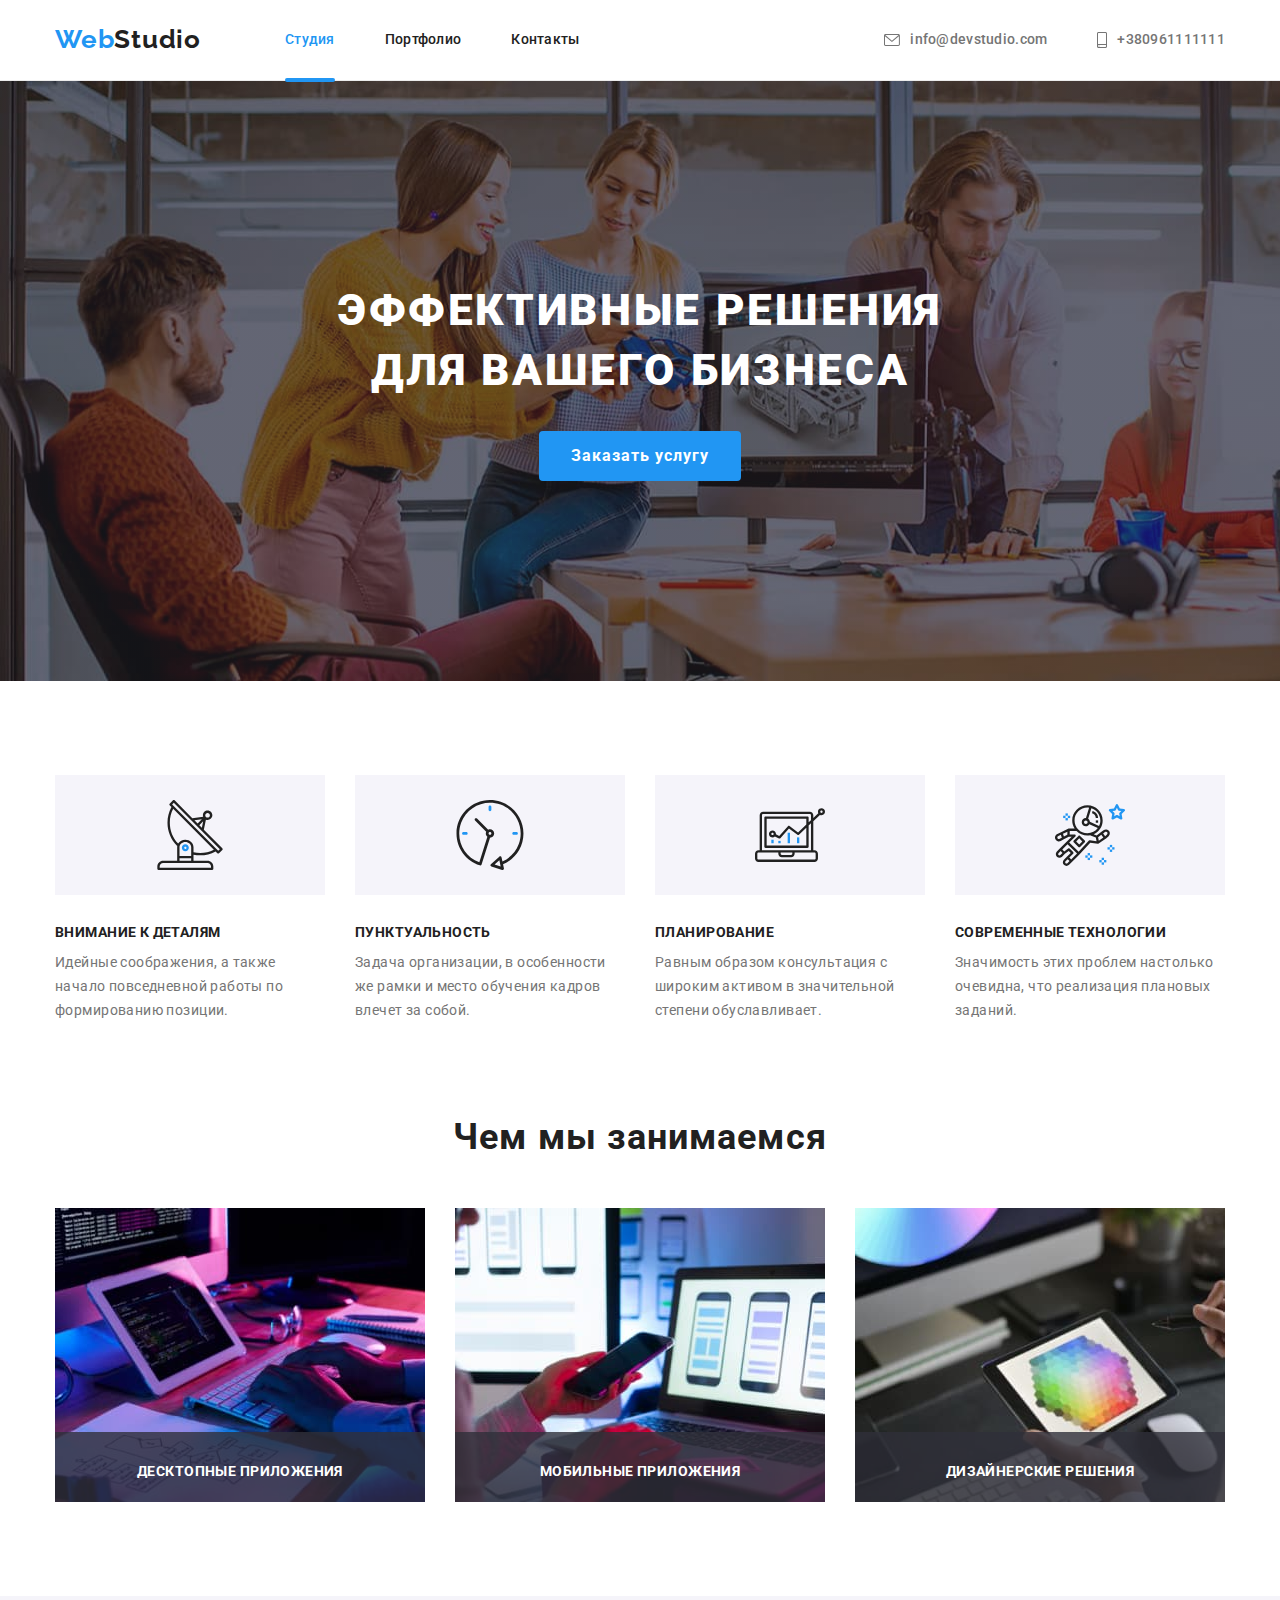
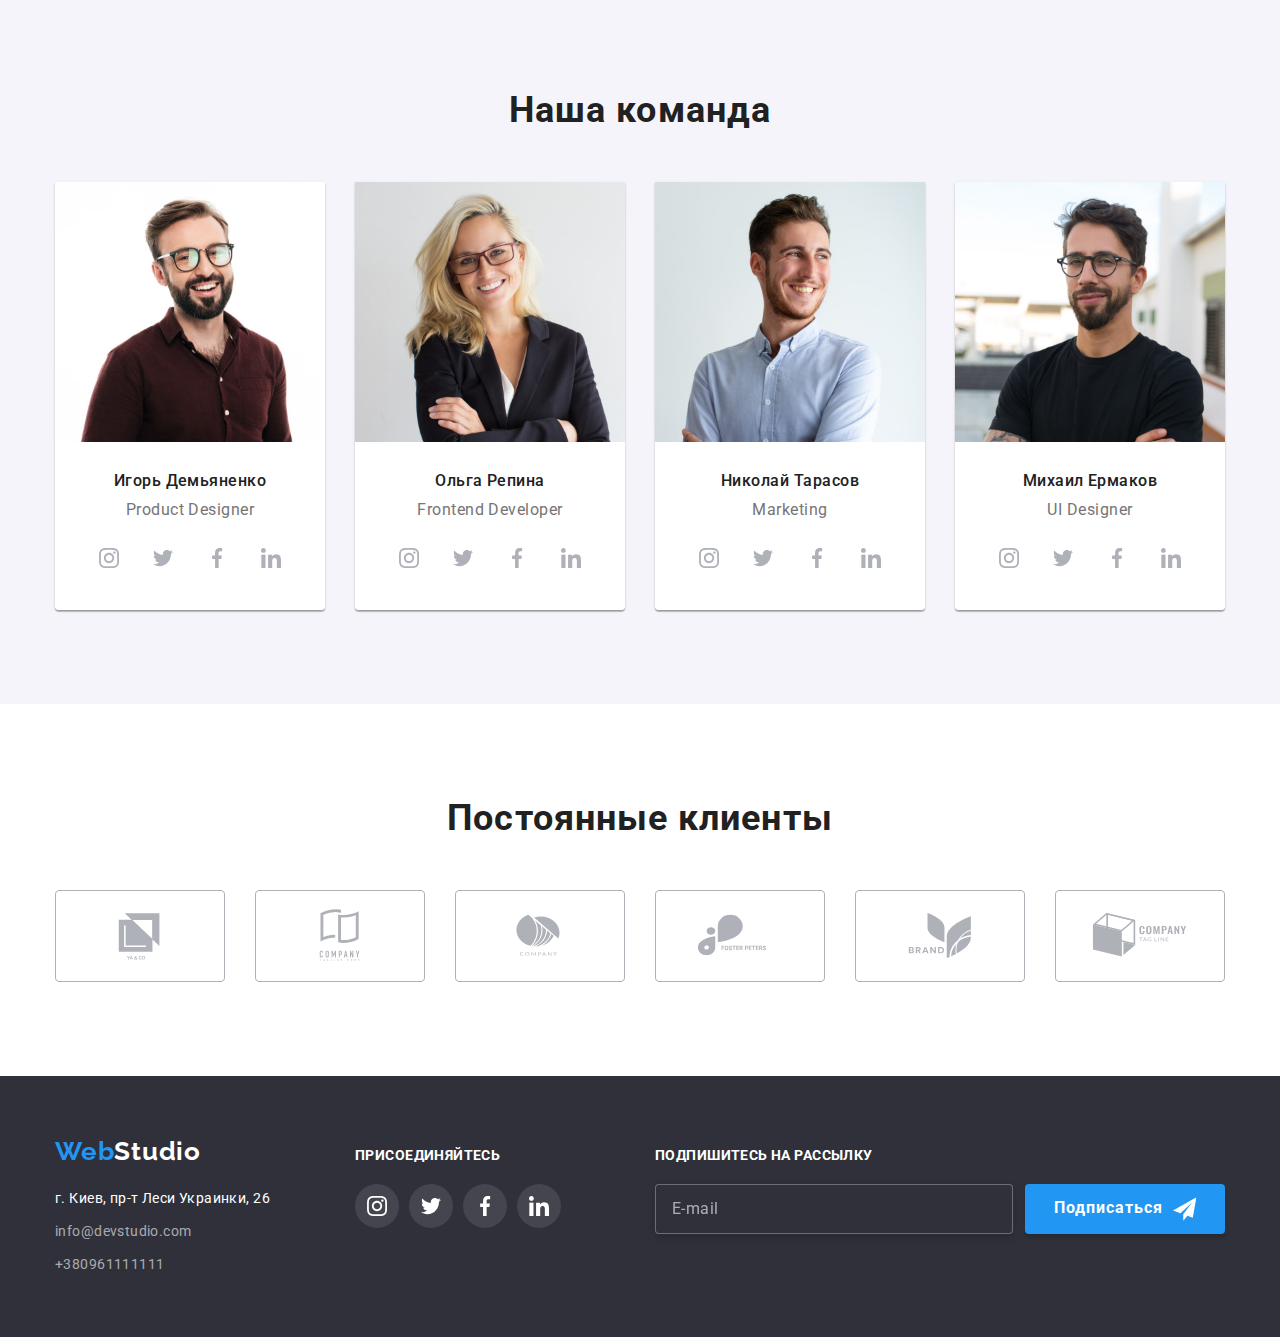
==== index.html @ d1df0016 "7" ====
<!DOCTYPE html>
<html lang="ru">
<head>
  <meta charset="UTF-8" />
  <meta http-equiv="X-UA-Compatible" content="IE=edge" />
  <meta name="viewport" content="width=device-width, initial-scale=1.0" />
  <title>WebStudio</title>
  <link rel="preconnect" href="https://fonts.googleapis.com" />
  <link rel="preconnect" href="https://fonts.gstatic.com" crossorigin />
  <link href="https://fonts.googleapis.com/css2?family=Raleway:wght@700&family=Roboto:wght@400;500;700;900&display=swap"
    rel="stylesheet" />
  <link rel="stylesheet" href="https://cdnjs.cloudflare.com/ajax/libs/modern-normalize/1.1.0/modern-normalize.css"
    integrity="sha512-Y0MM+V6ymRKN2zStTqzQ227DWhhp4Mzdo6gnlRnuaNCbc+YN/ZH0sBCLTM4M0oSy9c9VKiCvd4Jk44aCLrNS5Q=="
    crossorigin="anonymous" />
  <link rel="stylesheet" href="./css/style.css" />
  </head>
<body>
  <header class="header">
    <div class="container header__container">
      <nav class="navigation">
        <a href="index.html" class="logo header__logo">
          <span class="logo__style">Web</span><span class="logo__item">Studio</span></a>
        <ul class="site-nav">
          <li><a href="/" class="link current">Студия</a></li>
          <li><a href="./portfolio.html" class="link">Портфолио</a></li>
          <li><a href="/" class="link">Контакты</a></li>
        </ul> 
      </nav>
      <ul class="contakt">
        <li>
          <a href="mailto:info@devstudio.com" class="list"><svg class="icon-mail" width="16" height="12">
              <use href="./icons/symbol-defs.svg#icon-envelope"></use>
            </svg>info@devstudio.com</a>
        </li>
        <li>
          <a href="tel:+380961111111" class="list"><svg class="icon-tel" width="10" height="16">
              <use href="./icons/symbol-defs.svg#icon-smartphone"></use>
            </svg>+380961111111</a>
        </li>
      </ul>
    </div>
  </header>
  <main>
    <section class="hero">
      <div class="container">
        <h1 class="hero-title">ЭФФЕКТИВНЫЕ РЕШЕНИЯ ДЛЯ ВАШЕГО БИЗНЕСА</h1>
        <button type="button" class="btn" data-open-modal>Заказать услугу</button>
      </div>
    </section>
    <section class="sections details">
      <div class="container">
        <h2 hidden>Особенности</h2>
        <ul class="holder">
          <li class="icon-item">
            <div class="holder-icon">
              <svg class="details-icon" width="70" height="70">
                <use href="./icons/symbol-defs.svg#icon-antenna1"></use>
              </svg>
            </div>
            <h3 class="details-title">Внимание к деталям</h3>
            Идейные соображения, а также начало повседневной работы по формированию позиции.
          </li>
          <li class="icon-item">
            <div class="holder-icon">
              <svg class="details-icon" width="70" height="70">
                <use href="./icons/symbol-defs.svg#icon-clock1"></use>
              </svg>
            </div>
            <h3 class="details-title">Пунктуальность</h3>
            Задача организации, в особенности же рамки и место обучения кадров влечет за собой.
          </li>
          <li class="icon-item">
            <div class="holder-icon">
              <svg class="details-icon" width="70" height="70">
                <use href="./icons/symbol-defs.svg#icon-diagram1"></use>
              </svg>
            </div>
            <h3 class="details-title">Планирование</h3>
            Равным образом консультация с широким активом в значительной степени обуславливает.
          </li>
          <li class="icon-item">
            <div class="holder-icon">
              <svg class="details-icon" width="70" height="70">
                <use href="./icons/symbol-defs.svg#icon-astronaut1"></use>
              </svg>
            </div>
            <h3 class="details-title">Современные технологии</h3>
            Значимость этих проблем настолько очевидна, что реализация плановых заданий.
          </li>
        </ul>
      </div>
    </section>
    <section class="sections about">
      <div class="container">
        <h2 class="about-title">Чем мы занимаемся</h2>
        <ul class="about-item">
          <li class="about-img">
            <div class="about-thumb">
              <img src="./images/img1.jpg" alt="Разработка ПО" width="370" height="294" />
              <p class="about-text">Десктопные приложения</p>
            </div>
          </li>
          <li class="about-img">
            <div class="about-thumb">
              <img src="./images/img2.jpg" alt="Поддержка мобильных приложений" width="370" height="294" />
              <p class="about-text">Мобильные приложения</p>
            </div>
          </li>
          <li class="about-img">
            <div class="about-thumb">
              <img src="./images/img3.jpg" alt="Дизайн" width="370" height="294" />
              <p class="about-text">Дизайнерские решения</p>
            </div>
          </li>
        </ul>
      </div>
    </section>
    <section class="sections team">
      <div class="container team-cont">
        <h2 class="team-title">Наша команда</h2>
        <ul class="team-item">
          <li class="team-master">
            <img src="./images/foto1.jpg" alt="Игорь Демьяненко" width="270" height="260" />
            <div class="border">
              <h3 class="team-person">Игорь Демьяненко</h3>
              <p lang="en">Product Designer</p>
              <ul class="masters-soc-list list">
                <li class="masters-soc-item">
                  <a href="" class="masters-soc-link">
                    <svg class="masters-soc-icon" width="20" height="20">
                      <use href="./icons/symbol-defs.svg#icon-instagram"></use>
                    </svg></a>
                </li>
                <li class="masters-soc-item">
                  <a href="" class="masters-soc-link">
                    <svg class="masters-soc-icon" width="20" height="20">
                      <use href="./icons/symbol-defs.svg#icon-twitter"></use>
                    </svg></a>
                </li>
                <li class="masters-soc-item">
                  <a href="" class="masters-soc-link">
                    <svg class="masters-soc-icon" width="20" height="20">
                      <use href="./icons/symbol-defs.svg#icon-facebook"></use>
                    </svg></a>
                </li>
                <li class="masters-soc-item">
                  <a href="" class="masters-soc-link">
                    <svg class="masters-soc-icon" width="20" height="20">
                      <use href="./icons/symbol-defs.svg#icon-linkedin"></use>
                    </svg></a>
                </li>
              </ul>
            </div>
          </li>
          <li class="team-master">
            <img src="./images/foto2.jpg" alt="Ольга Репина" width="270" height="260" />
            <div class="border">
              <h3 class="team-person">Ольга Репина</h3>
              <p lang="en">Frontend Developer</p>
              <ul class="masters-soc-list list">
                <li class="masters-soc-item">
                  <a href="./" class="masters-soc-link">
                    <svg class="masters-soc-icon" width="20" height="20">
                      <use href="./icons/symbol-defs.svg#icon-instagram"></use>
                    </svg></a>
                </li>
                <li class="masters-soc-item">
                  <a href="./" class="masters-soc-link">
                    <svg class="masters-soc-icon" width="20" height="20">
                      <use href="./icons/symbol-defs.svg#icon-twitter"></use>
                    </svg></a>
                </li>
                <li class="masters-soc-item">
                  <a href="./" class="masters-soc-link">
                    <svg class="masters-soc-icon" width="20" height="20">
                      <use href="./icons/symbol-defs.svg#icon-facebook"></use>
                    </svg></a>
                </li>
                <li class="masters-soc-item">
                  <a href="./" class="masters-soc-link">
                    <svg class="masters-soc-icon" width="20" height="20">
                      <use href="./icons/symbol-defs.svg#icon-linkedin"></use>
                    </svg></a>
                </li>
              </ul>
            </div>
          </li>
          <li class="team-master">
            <img src="./images/foto3.jpg" alt="Николай Тарасов" width="270" height="260" />
            <div class="border">
              <h3 class="team-person">Николай Тарасов</h3>
              <p lang="en">Marketing</p>
              <ul class="masters-soc-list list">
                <li class="masters-soc-item">
                  <a href="./" class="masters-soc-link">
                    <svg class="masters-soc-icon" width="20" height="20">
                      <use href="./icons/symbol-defs.svg#icon-instagram"></use>
                    </svg></a>
                </li>
                <li class="masters-soc-item">
                  <a href="./" class="masters-soc-link">
                    <svg class="masters-soc-icon" width="20" height="20">
                      <use href="./icons/symbol-defs.svg#icon-twitter"></use>
                    </svg></a>
                </li>
                <li class="masters-soc-item">
                  <a href="./" class="masters-soc-link">
                    <svg class="masters-soc-icon" width="20" height="20">
                      <use href="./icons/symbol-defs.svg#icon-facebook"></use>
                    </svg></a>
                </li>
                <li class="masters-soc-item">
                  <a href="./" class="masters-soc-link">
                    <svg class="masters-soc-icon" width="20" height="20">
                      <use href="./icons/symbol-defs.svg#icon-linkedin"></use>
                    </svg></a>
                </li>
              </ul>
            </div>
          </li>
          <li class="team-master">
            <img src="./images/foto4.jpg" alt="Михаил Ермаков" width="270" height="260" />
            <div class="border">
              <h3 class="team-person">Михаил Ермаков</h3>
              <p lang="en">UI Designer</p>
              <ul class="masters-soc-list list">
                <li class="masters-soc-item">
                  <a href="./" class="masters-soc-link">
                    <svg class="masters-soc-icon" width="20" height="20">
                      <use href="./icons/symbol-defs.svg#icon-instagram"></use>
                    </svg></a>
                </li>
                <li class="masters-soc-item">
                  <a href="./" class="masters-soc-link">
                    <svg class="masters-soc-icon" width="20" height="20">
                      <use href="./icons/symbol-defs.svg#icon-twitter"></use>
                    </svg></a>
                </li>
                <li class="masters-soc-item">
                  <a href="./" class="masters-soc-link">
                    <svg class="masters-soc-icon" width="20" height="20">
                      <use href="./icons/symbol-defs.svg#icon-facebook"></use>
                    </svg></a>
                </li>
                <li class="masters-soc-item">
                  <a href="./" class="masters-soc-link">
                    <svg class="masters-soc-icon" width="20" height="20">
                      <use href="./icons/symbol-defs.svg#icon-linkedin"></use>
                    </svg></a>
                </li>
              </ul>
            </div>
          </li>
        </ul>
      </div>
    </section>
    <section class="sections clients">
      <div class="container">
        <h2 class="clients-title">Постоянные клиенты</h2>
        <ul class="clients-item">
          <li class="client-item-list">
            <a href="" class="clients-style"><svg class="client-item-icon" width="106" height="60">
                <use href="./icons/symbol-defs.svg#icon-Logo1"></use>
              </svg></a>
          </li>
          <li class="client-item-list">
            <a href="" class="clients-style"><svg class="client-item-icon" width="106" height="60">
                <use href="./icons/symbol-defs.svg#icon-Logo2"></use>
              </svg></a>
          </li>
          <li class="client-item-list">
            <a href="" class="clients-style"><svg class="client-item-icon" width="106" height="60">
                <use href="./icons/symbol-defs.svg#icon-Logo3"></use>
              </svg></a>
          </li>
          <li class="client-item-list">
            <a href="" class="clients-style"><svg class="client-item-icon" width="106" height="60">
                <use href="./icons/symbol-defs.svg#icon-Logo4"></use>
              </svg></a>
          </li>
          <li class="client-item-list">
            <a href="" class="clients-style"><svg class="client-item-icon" width="106" height="60">
                <use href="./icons/symbol-defs.svg#icon-Logo5"></use>
              </svg></a>
          </li>
          <li class="client-item-list">
            <a href="" class="clients-style"><svg class="client-item-icon" width="106" height="60">
                <use href="./icons/symbol-defs.svg#icon-Logo6"></use>
              </svg></a>
          </li>
        </ul>
      </div>
    </section>
  </main>
  <footer class="footer">
    <div class="container footer-cont">
      <div class="bg">
        <a href="index.html" class="logo footer__logo">
          <span class="logo__style">Web</span><span class="logo__itemfoot">Studio</span></a>
        <address class="footer-adres">
          <ul>
            <li><a href="" target="_blank" class="foot">г. Киев, пр-т Леси Украинки, 26</a></li>
            <li><a href="mailto:info@devstudio.com" class="mail">info@devstudio.com</a></li>
            <li><a href="tel:+380961111111" class="tel">+380961111111</a></li>
          </ul>
        </address>
      </div>
      <div class="social">
        <p class="social-text">Присоединяйтесь</p>
        <ul class="social-link">
          <li class="social-link-list">
            <a href="" class="soc-link-icon"><svg class="social-icon" width="20" height="20">
                <use href="./icons/symbol-defs.svg#icon-instagram"></use>
              </svg></a>
          </li>
          <li class="social-link-list">
            <a href="" class="soc-link-icon"><svg class="social-icon" width="20" height="20">
                <use href="./icons/symbol-defs.svg#icon-twitter"></use>
              </svg></a>
          </li>
          <li class="social-link-list">
            <a href="" class="soc-link-icon"><svg class="social-icon" width="20" height="20">
                <use href="./icons/symbol-defs.svg#icon-facebook"></use>
              </svg></a>
          </li>
          <li class="social-link-list">
            <a href="" class="soc-link-icon"><svg class="social-icon" width="20" height="20">
                <use href="./icons/symbol-defs.svg#icon-linkedin"></use>
              </svg></a>
          </li>
        </ul>
      </div>
      <div class="active">
        <p class="social-text">Подпишитесь на рассылку</p>
        <form class="active-thumb">
          <input type="email" class="input-footer" name="email" placeholder="E-mail" autocomplete="on">
          <button type="submit" class="btn-footer">
            <span>Подписаться</span>
            <svg>
              <use href="./icons/symbol-defs.svg#icon-send">
              </use>
            </svg></button>
          </form>
      </div>
    </div>
  </footer>
  <!----------------MODAL-WINDOW------------------>
    <div class="backdrop is-hidden" data-backdrop>
      <div class="modal">
        <button class="backdrop-button" data-close-modal>
            <svg class="backdrop-icon">
              <use href="./icons/symbol-defs.svg#close-icon" width="18" height="18"></use>
            </svg>
        </button>
         <form class="modal-form">
          <p class="modal-title">Оставьте свои данные, мы вам перезвоним</p>
          <label class="form-field">
            <span class="label">Имя</span>
            <input type="text" class="form-input" name="name" autocomplete="off">
            <svg class="form-icon">
              <use href="./icons/symbol-defs.svg#icon-person"></use>
            </svg>
          </label>
          <label class="form-field">
            <span class="label">Телефон</span>
            <input type="tel" class="form-input" name="tel" autocomplete="off">
            <svg class="form-icon">
             <use href="./icons/symbol-defs.svg#icon-phone"></use>
            </svg>
          </label>
          <label class="form-field">
            <span class="label">Почта</span>
            <input type="email" class="form-input" name="email" autocomplete="off">
            <svg class="form-icon">
              <use href="./icons/symbol-defs.svg#icon-email"></use>
            </svg>
          </label>
          <label class="form-field textarea"> 
            <span class="label">Комментарий</span>
            <textarea class="form-input comment" name="comment" placeholder="Введите текст"></textarea>
          </label>
          <label class="form-field checkbox">
            <input type="checkbox" class="form-input visually-hidden" name="accept">
            <span class="checkbox-icon"></span>Соглашаюсь с рассылкой и принимаю<a href="" class="checkbox-link">Условия договора</a>
          </label>
          <button type="submit" class="btn-modal">Отправить</button>
        </form>
      </div>
    </div>
    <script src="./js/modal.js"></script>
  </body>
</html>
---- css/style.css ----
:root {
  --title-text-color: #212121;
  --common-text-color: #757575;
  --accent-color: #2196f3;
  --white-color: #ffffff;
  --main-color: #e5e5e5;
  --home-color: #2f303a;
  --contakt-color: #757575;
  --fon-color: #f5f4fa;
  --icon-color: #AFB1B8;
  --card-set-gap: 30px;
}

body {
  font-size: 14px;
  font-family: 'Roboto', sans-serif;
  color: var(--common-text-color);
  letter-spacing: 0.03em;
  background: var(--white-color);
}
ul {
  list-style: none;
}

/* первая линия */
.header {
  border-bottom: 1px solid #ececec;
    }
.container {
  width: 1200px;
  padding-left: 15px;
  padding-right: 15px;
  margin-left: auto;
  margin-right: auto;
}
.header__container {
  display: flex;
}

/* WebStudio */
.logo {
  font-family: 'Raleway';
  font-style: normal;
  font-weight: 700;
  font-size: 26px;
  line-height: 1.2;
  letter-spacing: 0.03em;
}

.header__logo {
  margin-right: 84px;
  padding-top: 24px;
  padding-bottom: 25px;
}
.logo__style {
  color: var(--accent-color);
}

.logo__item {
  color: var(--title-text-color);
}

.logo__itemfoot {
  color: var(--white-color);
}
.footer__logo {
  margin-right: 84px;
}

a {
  text-decoration: none;
}

.logo:hover {
  color: var(--accent-color);
  transition-duration: 250ms;
  transition-timing-function: cubic-bezier(0.4, 0, 0.2, 1);
}

/*nav*/

.navigation {
  display: flex;
  align-items: center;
}

.navigation a {
  padding-top: 24px;
  padding-bottom: 25px;}

.site-nav,
.contakt {
  display: flex;
  font-style: normal;
  font-weight: 500;
  font-size: 14px;
  line-height: 1.14;
  letter-spacing: 0.02em;
  text-decoration: none;}

.site-nav li:not(:last-child), 
.contakt li:not(:last-child) {
  margin-right: 50px;}

.contakt {
  display: flex;
  align-items: center;
  margin-left: auto;
  padding-top: 32px;
  padding-bottom: 32px;}

.site-nav a.link.current {
  color: var(--accent-color);
  transition: color 250ms;
  transition-timing-function: cubic-bezier(0.4, 0, 0.2, 1);}

.site-nav a.link:hover,
.site-nav a.link:focus {
  color: var(--accent-color);
  transition: color 250ms;
  transition-timing-function: cubic-bezier(0.4, 0, 0.2, 1);}

.site-nav a {
  color: var(--title-text-color);
  padding-top: 32px;
  padding-bottom: 32px;
  align-items: center;}

.site-nav a:hover,
.site-nav a:focus {
  color: var(--accent-color);
  transition: color 250ms;
  transition-timing-function: cubic-bezier(0.4, 0, 0.2, 1);}

.contakt a {
  display: flex;
  color: var(--contakt-color);
  align-items: center;}
.container
.contakt a:hover,
.contakt a:focus {
  color: var(--accent-color);
  transition: color 250ms;
  transition-timing-function: cubic-bezier(0.4, 0, 0.2, 1);
}
.icon-mail, .icon-tel {
  margin-right: 10px;
  fill: currentColor;}

.icon-mail:hover, .icon-tel:hover {
  color: var(--accent-color);
  transition: color 250ms;
  transition-timing-function: cubic-bezier(0.4, 0, 0.2, 1);}

ul {padding: 0;
  margin: 0;}

.list {
  padding: 0px;
  margin: 0;
  list-style: none;
}
.link {
    display: block;
    position: relative;
    transition-property: color;
    transition-duration: 250ms;
    transition-timing-function: cubic-bezier(0.4, 0, 0.2, 1);
}

.current::after {
  content: '';
  display: block;
  height: 4px;
  width: 100%;
  background: #2196f3;
  border-radius: 2px;
  position: absolute;
  bottom: -1.5px;
  opacity: 1;
  transition-property: transform background opacity;
  transition-duration: 250ms;
  transition-timing-function: cubic-bezier(0.4, 0, 0.2, 1);
  transform: scaleX(1);
}
/*.link::after {
  content: '';
  display: block;
  height: 4px;
  width: 100%;
  background: #2196f3;
  border-radius: 2px;
  position: absolute;
  bottom: -1.5px;
  opacity: 0;
  transition-property: transform background opacity;
  transition-duration: 250ms;
  transition-timing-function: cubic-bezier(0.4, 0, 0.2, 1);
  transform: scaleX(0);}
.link:hover::after,
.link:focus::after {
  opacity: 1;
  transform: scaleX(1);}*/

/* Главная */
.hero {
  padding-top: 200px;
  padding-bottom: 200px;
  background: var(--home-color);
  background-image: linear-gradient(rgba(47, 48, 58, 0.4), rgba(47, 48, 58, 0.4)),
      url(../images/Img-home.jpg);
  color: var(--white-color);
  text-align: center;
  background-size: cover;
  max-width: 1600px;
  margin: 0 auto;
}

.hero-title {
  width: 696px;
  margin: 0 auto;
  color: var(--white-color);
  font-weight: 900;
  font-size: 44px;
  line-height: 1.36;
  text-align: center;
  letter-spacing: 0.06em;
  text-transform: uppercase;
}

.hero .btn {
  margin-top: var(--card-set-gap);
  background: var(--accent-color);
  color: var(--white-color);
  font-style: normal;
  font-weight: 700;
  font-size: 16px;
  line-height: 1.88;
  text-align: center;
  letter-spacing: 0.06em;
  padding-left: 32px;
  padding-right: 32px;
  padding-top: 10px;
  padding-bottom: 10px;
  border: none;
  border-radius: 4px;}
  
.btn:hover, .btn:focus {cursor: pointer;}

h1,
h2,
h3,
p {margin: 0;}

/* Особенности */
.sections {
  padding-top: 94px;
  padding-bottom: 94px;}

.details {
  background: var(--white-color);
  font-size: 14px;
  line-height: 1.71;
  letter-spacing: 0.03em;
  padding-bottom: 0;}
/*
 background: var(--white-color);
 font-family: 'Roboto';
 font-style: normal;
 font-weight: 400;
 font-size: 14px;
 line-height: 1.71;
 letter-spacing: 0.03em;
 padding-bottom: 0;*/

.details-title {
   width: 270px;
   height: 16px;
   margin-bottom: 10px;
   color: var(--title-text-color);
   font-weight: 700;
   font-size: 14px;
   line-height: 1.14;
   letter-spacing: 0.03em;
   text-transform: uppercase;
 }
.holder {
  display: flex;
  flex-wrap: wrap;
  }

.holder li {
  width: 270px;
  padding: 0;}

.holder li:not(:last-child) {
  margin-right: var(--card-set-gap);}

/*.holder li::before {
  content: '';
  display: inline-block;
  width: 270px;
  height: 120px;
  background: var(--fon-color);
  margin-bottom: var(--card-set-gap);}
.icon-item:nth-child(1):before {
  content: '';
  background-image: url("../svg/antenna\ 1.svg");
  background-position: center;
  background-size: contain;
  background-repeat: no-repeat;
  display: inline-block;
  padding-top: 25px;
  padding-bottom: 25px;
  padding-left: 102.34px;
  padding-right: 102.34px;}
.icon-item:nth-child(2):before {
  content: '';
  background-image: url("../svg/Vector.svg");
  background-position: center;
  background-size: contain;
  background-repeat: no-repeat;
  display: inline-block;
  padding-top: 25px;
  padding-bottom: 25px;
  padding-left: 101.54px;
  padding-right: 101.534px;}
.icon-item:nth-child(3):before {
  content: '';
  background-image: url("../svg/diagram\ 1.svg");
  background-position: center;
  background-size: contain;
  background-repeat: no-repeat;
  display: inline-block;
  padding-top: 25px;
  padding-bottom: 25px;
  padding-left: 100px;
  padding-right: 100px;}
.icon-item:nth-child(4):before {
  content: '';
  background-image: url("../svg/astronaut\ 1.svg");
  background-position: center;
  background-size: contain;
  background-repeat: no-repeat;
  display: inline-block;
  padding-top: 30.23px;
  padding-bottom: 30.23px;
  padding-left: 115.17px;
  padding-right: 115.17px;}*/

.details-title {
  width: 270px;
  height: 16px;
  margin-bottom: 10px;
  color: var(--title-text-color);
  font-weight: 700;
  font-size: 14px;
  line-height: 1.14;
  letter-spacing: 0.03em;
  text-transform: uppercase;
}
.holder-icon {
  width: 270px;
  height: 120px;
  background: var(--fon-color);
  margin-bottom: var(--card-set-gap);
  display: flex;
  justify-content: center;
  align-items: center;
}

.details-icon {
  display: flex;
  justify-content: center;
  align-items: center;
  background-repeat: no-repeat;
}

/* Чем мы занимаемся */
.about {background: var(--white-color);}

.about-title {
  padding: 0;
  margin-left: auto;
  margin-right: auto;
  margin-bottom: 50px;
  color: var(--title-text-color);
  font-weight: 700;
  font-size: 36px;
  line-height: 1.16;
  text-align: center;
  letter-spacing: 0.03em;
}
.about-item {
  display: flex;
  flex-wrap: wrap;
  margin-left: auto;
  margin-right: auto;
}

.about-item li:not(:last-child) {margin-right: var(--card-set-gap);
}
.about-img {
  position: relative;}
.about-thumb {
  position: relative;
  display: flex;
  justify-content: center;
  align-items: flex-end;}

.about-thumb::after {
  position: absolute;
  content: '';
  left: 0;
  bottom: 0;
  z-index: 0;
  width: 100%;
  height: 70px;
  background: rgba(47, 48, 58, 0.8);}

.about-text {
  position: absolute;
  display: flex;
  z-index: 1;
  padding-top: 30px;
  padding-bottom: 30px;
  font-weight: 700;
  font-size: 14px;
  line-height: 1.14px;
  text-align: center;
  letter-spacing: 0.03em;
  text-transform: uppercase;
  color: var(--white-color);}

/* Наша команда */
.team {
  padding-top: 94px;
  padding-bottom: 94px;
  background: var(--fon-color);
  font-size: 16px;
  line-height: 1.18;
  text-align: center;
  letter-spacing: 0.03em;}

.team-title, .clients-title {
  margin-bottom: 50px;
  margin-left: auto;
  margin-right: auto;
  color: var(--title-text-color);
  font-weight: 700;
  font-size: 36px;
  line-height: 1.16;
  text-align: center;
  letter-spacing: 0.03em;}
.team-item {
  display: flex;
  flex-wrap: wrap;
  padding: 0;}
.team-master {
  padding: 0px;
  box-shadow: 0px 1px 3px rgba(0, 0, 0, 0.12), 0px 1px 1px rgba(0, 0, 0, 0.14),
    0px 2px 1px rgba(0, 0, 0, 0.2);
  border-top: 0;
  border-radius: 0px 0px 4px 4px;}

.team-master+.team-master {margin-left: var(--card-set-gap);}

.team-person {
  margin-bottom: 10px;
  color: var(--title-text-color);
  font-weight: 500;
  font-size: 16px;
  line-height: 1.18;
  text-align: center;
  letter-spacing: 0.03em;}

.border {
  background: var(--white-color);
  padding-top: var(--card-set-gap);
  padding-bottom: var(--card-set-gap);
  border-radius: 0px 0px 4px 4px;}

/*.icon-link {
display: inline-block;
padding-top: 16px;
padding-bottom: 30px;
padding-left: 32px;
padding-right: 32px;}
.icon-link li:not(:last-child) {margin-right: 2px;}

.icon-item-master {
  content: ''; 
  background-position: center;
  background-size: contain;
  background-repeat: no-repeat;
  background-size: 20px;
  display: inline-block;
  width: 44px;
  height: 44px;
  border-radius: 50%;
  background-color: var(--white-color);}
.icon-link li:nth-child(1) {background-image: url("../svg/instagram\ 2.svg");
  }
.icon-link li:nth-child(2) {background-image: url("../svg/twitter\ 1.svg");
  }
.icon-link li:nth-child(3) {background-image: url("../svg/facebook\ 1.svg");
}
.icon-link li:nth-child(4) {background-image: url("../svg/linkedin\ 1.svg");
 }*/

 .masters-soc-list {
   display: flex;
   justify-content: center;
   margin-top: 16px;
   color: var(--common-text-color);}

 .masters-soc-link {
   display: flex;
   justify-content: center;
   width: 100%;
   height: 100%;
   border-radius: 50%;
   align-items: center;
   background-color: var(--white-color);
   fill: var(--icon-color);}

 .team-cont {
   padding-left: auto;
   padding-right: auto;}

 .masters-soc-item {
   width: 44px;
   height: 44px;}

 .masters-soc-item + .masters-soc-item {
   margin-left: 10px;}
 /*.masters-soc-item:not(:last-child) {margin-right: 10px;}*/

 .masters-soc-link:hover,
 .masters-soc-link:focus {
   background-color: var(--accent-color);
   fill: var(--white-color);}


/* Клиенты */
.clients {
  padding-top: 94px;
  padding-bottom: 94px;
  background: var(--white-color);
  font-size: 16px;
  line-height: 1.18;
  text-align: center;
  letter-spacing: 0.03em;
}
.clients-item {
  display: flex;
  flex-wrap: wrap;
  align-content: center;
  justify-content: center;}

.clients-style {
  width: 100%;
  height: 100%;
  display: flex;
  justify-content: center;
  align-items: center;
  }

.client-item-list {
  width: 170px;
  height: 92px;
  border: 1px solid #afb1b8;
  border-radius: 4px;
  background-color: var(--white-color);
}

.clients-item li:not(:last-child) {
  margin-right: var(--card-set-gap);}

.client-item-icon {
  fill: var(--icon-color);
}

.clients-style:hover,
.clients-style:focus {
  border: 1px solid var(--accent-color);
  fill: var(--accent-color);
}

.clients-style:hover .client-item-icon,
.clients-style:focus .client-item-icon {
  fill: var(--accent-color);
}

/* Футер */

.footer {
  display: flex;
  padding-top: 60px;
  padding-bottom: 60px;
  background: var(--home-color);
}

.footer-cont {
  display: flex;
  align-items: baseline;
}

.footer>.container>.bg {
  display: inline-block;
  width: 231px;
}

.footer__logo {
  margin-right: 84px;
}

a {
  text-decoration: none;}

.footer-adres {
  margin-top: 20px;
  font-style: normal;
  font-size: 14px;
  line-height: 1.71;
  letter-spacing: 0.03em;
}

.footer-adres li {
  padding: 0;}

.footer-adres li:not(:last-child) {
  margin-bottom: 9px;
}

.foot {
  color: var(--white-color);
}

.mail,
.tel {
  color: rgba(255, 255, 255, 0.6);
}

.common-footer a:hover,
.common-footer a:focus {
  color: var(--accent-color);
}

.social {
  width: 231px;
  height: 44px;
  margin-left: 70px;
}

.social-text {
  font-family: 'Roboto', sans-serif;
  color: var(--white-color);
  font-style: normal;
  font-weight: 700;
  font-size: 14px;
  line-height: 1.14;
  letter-spacing: 0.03em;
  text-transform: uppercase;
}

.social-link {
  display: flex;
  margin-top: 20px;
}

.social-link li:not(:last-child) {
  margin-right: 10px;
}

.social-link-list {
  display: flex;
  justify-content: center;
  align-items: center;
  width: 44px;
  height: 44px;
}

/*.social-link-list {
  background-position: center;
  background-size: contain;
  background-repeat: no-repeat;
  background-size: 20px;
  display: flex;
  justify-content: center;
  align-items: center;
  width: 44px;
  height: 44px;
}*/
.soc-link-icon {
  display: flex;
  justify-content: center;
  align-items: center;
  width: 100%;
  height: 100%;
  border-radius: 50%;
  background-color: rgba(255, 255, 255, 0.1);
  fill: var(--white-color);
}

.soc-link-icon:hover,
.soc-link-icon:focus {
  background-color: var(--accent-color);
  fill: var(--white-color);
}

/*_______FOOTER______"active"*/
.active {
  margin-left: 93px;
}

.active-thumb {
  display: flex;
  margin-top: 20px;
}

.btn-footer {
  display: flex;
  padding: 10px 29px;
  align-items: center;
  justify-content: center;
  cursor: pointer;
  width: 200px;
  height: 50px;
  background-color: var(--accent-color);
  box-shadow: 0px 4px 4px rgba(0, 0, 0, 0.15);
  border-radius: 4px;
  border: none;
}
.btn-footer>span {
  margin-right: 10px;
  font-weight: 700;
  font-size: 16px;
  line-height: 1, 9;
  letter-spacing: 0.06em;
  color: var(--white-color);
}
.btn-footer>svg {
  width: 24px;
  height: 24px;
  fill: var(--white-color);
}
.input-footer {
  display: inline-block;
  margin-right: 12px;
  padding-left: 16px;
  width: 358px;
  height: 50px;
  color: var(--white-color);
  background-color: var(--home-color);
  border: 1px solid rgba(255, 255, 255, 0.3);
  filter: drop-shadow(0px 4px 4px rgba(0, 0, 0, 0.15));
  border-radius: 4px;
}
.input-footer::placeholder {
  font-weight: 400;
  font-size: 16px;
  line-height: 1.25;
  letter-spacing: 0.03em;
  color: rgba(255, 255, 255, 0.6);
}


/* ______________________________ Портфолио__________________________ */
.link-portf {
  color: var(--contakt-color);
  transition: color 250ms;
  transition-timing-function: cubic-bezier(0.4, 0, 0.2, 1);
}

/* Кнопки Портфолио */
.item-button {
  display: flex;
  justify-content: center;
  margin-bottom: 50px;
  }
.item-button :not(:last-child) {
  margin-right: 8px;}

.item-button button {
  display: inline-block;
  height: 38px;
  font-family: 'Roboto';
  font-style: normal;
  font-weight: 500;
  font-size: 16px;
  line-height: 1.62;
  text-align: center;
  letter-spacing: 0.03em;
  border: none;
  border-radius: 4px;
  cursor: pointer;
  transition-property: background-color, color, box-shadow;
  transition-duration: 250ms;
  transition-timing-function: cubic-bezier(0.4, 0, 0.2, 1);
}

.all-btn {
  width: 73px;
  background: var(--accent-color);
  color: var(--white-color);
}

.gal-btn {
  background: var(--fon-color);
  color: var(--title-text-color);
}

.web {
  width: 128px;
}
.supple {
  width: 145px;
}
.design {
  width: 103px;
}
.market {
  width: 130px;
}

.all-btn:hover,
.all-btn:focus {
  background: var(--white-color);
  color: var(--accent-color);
  box-shadow: 0px 3px 1px rgba(0, 0, 0, 0.1), 0px 1px 2px rgba(0, 0, 0, 0.08),
      0px 2px 2px rgba(0, 0, 0, 0.12);
}

.gal-btn:hover,
.gal-btn:focus {
  background: var(--accent-color);
  color: var(--white-color);
  box-shadow: 0px 3px 1px rgba(0, 0, 0, 0.1), 0px 1px 2px rgba(0, 0, 0, 0.08),
      0px 2px 2px rgba(0, 0, 0, 0.12);
}


/* __________Галлерея Портфолио _____________*/


.elements {
  display: flex;
  flex-wrap: wrap;
  margin-bottom: -30px;
  margin-left: calc(-1 * var(--card-set-gap));
}

.elements-item {
  flex-basis: calc(100% / 3 - var(--card-set-gap));
  margin-left: var(--card-set-gap);
  margin-bottom: var(--card-set-gap);
  }

/*.elements li {
  margin-right: var(--card-set-gap);
  margin-bottom: var(--card-set-gap);}
.elements li:nth-child(3n) {margin-right: 0px;}*/

.elements a {
  display: block;
}

.elements-link:hover,
.elements-link:focus {
  box-shadow: 0px 1px 1px rgba(0, 0, 0, 0.12), 0px 4px 4px rgba(0, 0, 0, 0.06),
    1px 4px 6px rgba(0, 0, 0, 0.16);
}
.elements .element-title {
  color: var(--title-text-color);
  font-weight: 700;
  font-size: 18px;
  line-height: 2;
  letter-spacing: 0.06em;
}

.elements .text {
  margin-top: 4px;
  color: var(--common-text-color);
  font-size: 16px;
  line-height: 1.87;
  letter-spacing: 0.03em;
}

.element-border {
  background: var(--white-color);
  border: 1px solid #eeeeee;
  border-top: 0;
  padding-top: 24px;
  padding-bottom: 24px;
  padding-left: 14px;
  padding-right: 14px;
}

img {
  display: block;
  max-width: 100%;
  height: auto;
}

.thumb {
position: relative;
display: flex;
width: 370px;
height: 294px;
overflow: hidden;
}

.thumb-text {
  position: absolute;
  bottom: 0;
  left: 0;
  max-width: 100%;
  padding: 63px 24px;
  opacity: 0;
  z-index: 2;
  font-weight: 400;
  font-size: 18px;
  line-height: 1.6;
  letter-spacing: 0.03em;
  color: var(--white-color);
  background-color: rgba(33, 150, 243, 0.9);
  transition-property: transform, opacity;
  transform: translateY(100%);
  transition-duration: 250ms;
  transition-timing-function: cubic-bezier(0.4, 0, 0.2, 1);
}

.elements-link:hover .thumb-text,
.elements-link:focus .thumb-text {
  opacity: 1;
  transform: translateY(0);
}
/* < !-----------MODAL-WINDOW-------------->*/
/*_____________BACKDROP_MODAL_________________*/
.backdrop {
  position: fixed;
  top: 0px;
  left: 0px;
  width: 100%;
  height: 100%;
  background: rgba(0, 0, 0, 0.2);
  transition-property: opacity, fill, visibility;
  transition-duration: 250ms;
  transition-timing-function: cubic-bezier(0.4, 0, 0.2, 1);
}

.backdrop.is-hidden {
  opacity: 0;
  pointer-events: none;
  visibility: hidden; 
}

.modal {
  position: absolute;
  top: 50%;
  left: 50%;
  width: 528px;
  height: 581px;
  padding: 40px;
  background: #ffffff;
  z-index: 3;
  box-shadow: 0px 1px 3px rgba(0, 0, 0, 0.12), 0px 1px 1px rgba(0, 0, 0, 0.14),
    0px 2px 1px rgba(0, 0, 0, 0.2);
  border-radius: 4px;
  transform: translate(-50%, -50%) scale(1.1);
  transition: transform 250ms cubic-bezier(0.4, 0, 0.2, 1);
}

.backdrop.is-hidden .modal {
  transform: scale(1);
  transform: translate(-50%, -50%);
  transition: transform 250ms cubic-bezier(0.4, 0, 0.2, 1);
}

.backdrop-button {
  position: absolute;
  right: 0;
  top: 0;
  display: flex;
  justify-content: center;
  align-items: center;
  padding: 0;
  width: 30px;
  height: 30px;
  margin-top: 8px;
  margin-right: 8px;
  border-radius: 50%;
  background-color: transparent;
  border: 1px solid rgba(0, 0, 0, 0.1);
  cursor: pointer;
}

.backdrop-icon {
  width: 18px;
  height: 18px;
}
/*________MODAL INPUT____*/

.backdrop-button:hover,
.backdrop-button:focus {
  fill: var(--accent-color);
}
.modal-title {
  font-weight: 700;
  font-size: 20px;
  line-height: 1.15;
  text-align: center;
  letter-spacing: 0.03em;
  color: var(--title-text-color);
  margin-bottom: 12px;
  }
.modal-form {
  display: flex;
  flex-direction: column;
}

.form-field {
  position: relative;
  display: flex;
  flex-direction: column;
  margin-bottom: 10px;
}
.label {
  font-weight: 400;
  font-size: 12px;
  line-height: 1.16;
  letter-spacing: 0.01em;
  color: var(--contakt-color);
  margin-bottom: 4px;
}
.form-input {
  height: 40px;
  border: 1px solid rgba(33, 33, 33, 0.2);
  box-sizing: border-box;
  border-radius: 4px;
  font-weight: 400;
  font-size: 12px;
  line-height: 1.16;
  letter-spacing: 0.01em;
  color: var(--contakt-color);
  margin-bottom: 4px;
  padding-left: 42px;
  transition: border-color 250ms cubic-bezier(0.4, 0, 0.2, 1);
}
.form-input:focus,
.textarea:focus {
  border-color: var(--accent-color);
  outline: none;
}

.form-icon {
  position: absolute;
  top: 50%;
  left: 12px;
  width: 18px;
  height: 18px;
  transition: fill 250ms cubic-bezier(0.4, 0, 0.2, 1);
}
.form-input:focus + .form-icon {
  fill: var(--accent-color);
}
.form-field.textarea {
  margin-bottom: 20px;
}
.form-input.comment {
  display: flex;
  flex-wrap: wrap;
  align-items: center;
  resize: none;
  padding: 12px;
  width: 448px;
  height: 120px;
  border: 1px solid rgba(33, 33, 33, 0.2);
  box-sizing: border-box;
  border-radius: 4px;
  margin-bottom: -10px;
}
.form-input.comment::placeholder {
  font-family: "Roboto";
  font-style: normal;
  font-weight: 400;
  font-size: 14px;
  line-height: 16px;
  letter-spacing: 0.01em;
  color: rgba(117, 117, 117, 0.5);
}

/*.form-field.checkbox {
  display: inline-block;
  align-items: center;
  }*/

.form-field.checkbox {
  display: flex;
  flex-direction: row;
  justify-content: center;
  align-items: center;
  margin-bottom: 0;}

.checkbox {
  margin-bottom: 0;
}

.form-field.checkbox > input {
  display: inline-block;
  justify-content: center;
  margin-right: 8px;
  width: 16px;
  height: 15px;
  color: var(--title-text-color);
  margin-bottom: 0;
}
/*.checkbox-icon {
  position: absolute;
  display: inline-block;
  width: 16px;
  height: 15px;
  left: 10px;
  border: 2px solid var(--title-text-color);
  border-radius: 2px;
}*/

/*.label.acception {
  margin-bottom: 0;
  padding-left: 35px;
  font-weight: 400;
  font-size: 14px;
  line-height: 1.7;
  letter-spacing: 0.03em;
}*/

.form-input.visually-hidden:checked + .checkbox-icon {
  background-image: url(../images/checked.svg);
  background-size: contain;
  background-origin: border-box;
  border-color: var(--accent-color);
}
.checkbox-link {
  text-decoration: underline;
  font-weight: 400;
  font-size: 14px;
  line-height: 1.7;
  letter-spacing: 0.03em;
  color: var(--accent-color);
  margin-left: 5px;
  }
.modal-form button {
  display: flex;
  justify-content: center;
  align-items: center;
  margin: 0 auto;
  margin-top: 20px;
}
.btn-modal {
  cursor: pointer;
  width: 200px;
  height: 50px;
  font-weight: 700;
  font-size: 16px;
  line-height: 1.9;
  text-align: center;
  letter-spacing: 0.06em;
  color: var(--white-color);
  background-color: var(--accent-color);
  box-shadow: 0px 4px 4px rgba(0, 0, 0, 0.15);
  border-radius: 4px;
  border: none;
  transition-duration: 250ms;
  transition-timing-function: cubic-bezier(0.4, 0, 0.2, 1);
}
.btn-modal:hover,
.btn-modal:focus {
  background-color: var(--accent-color)
}
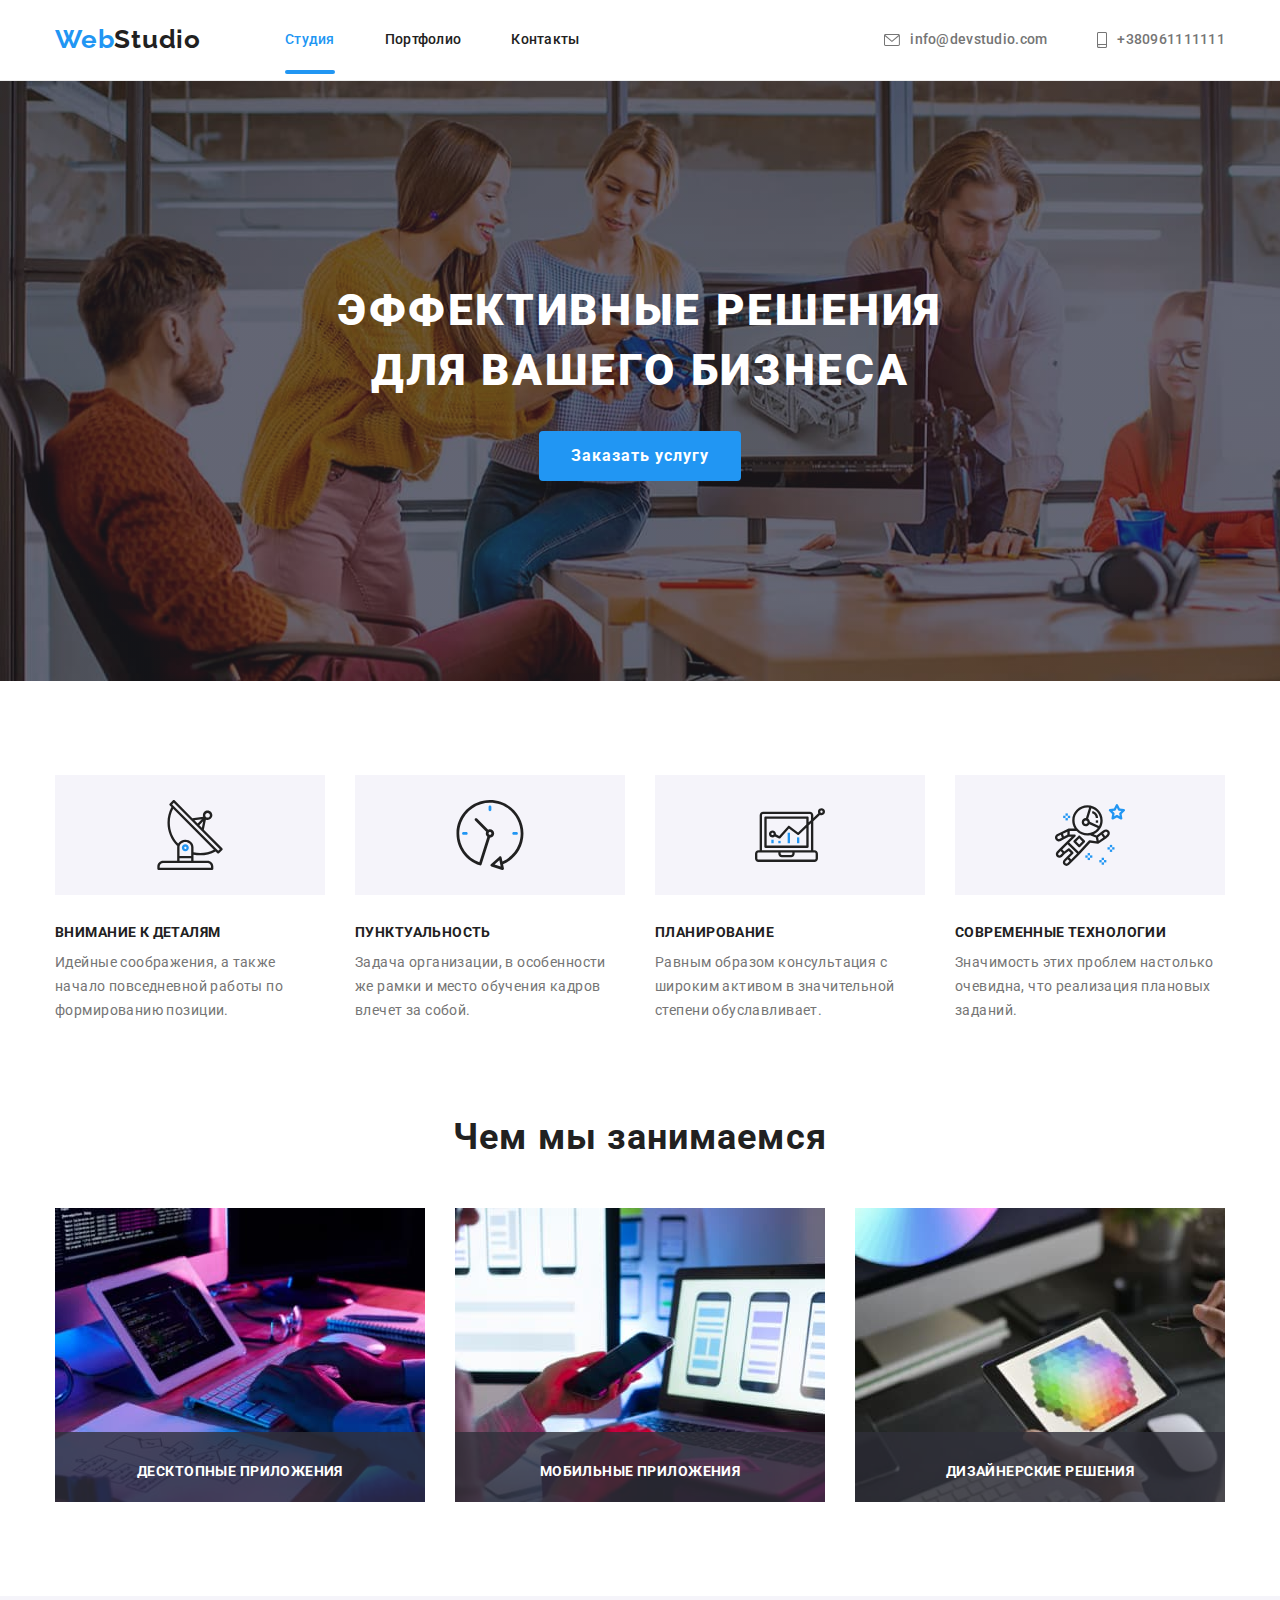
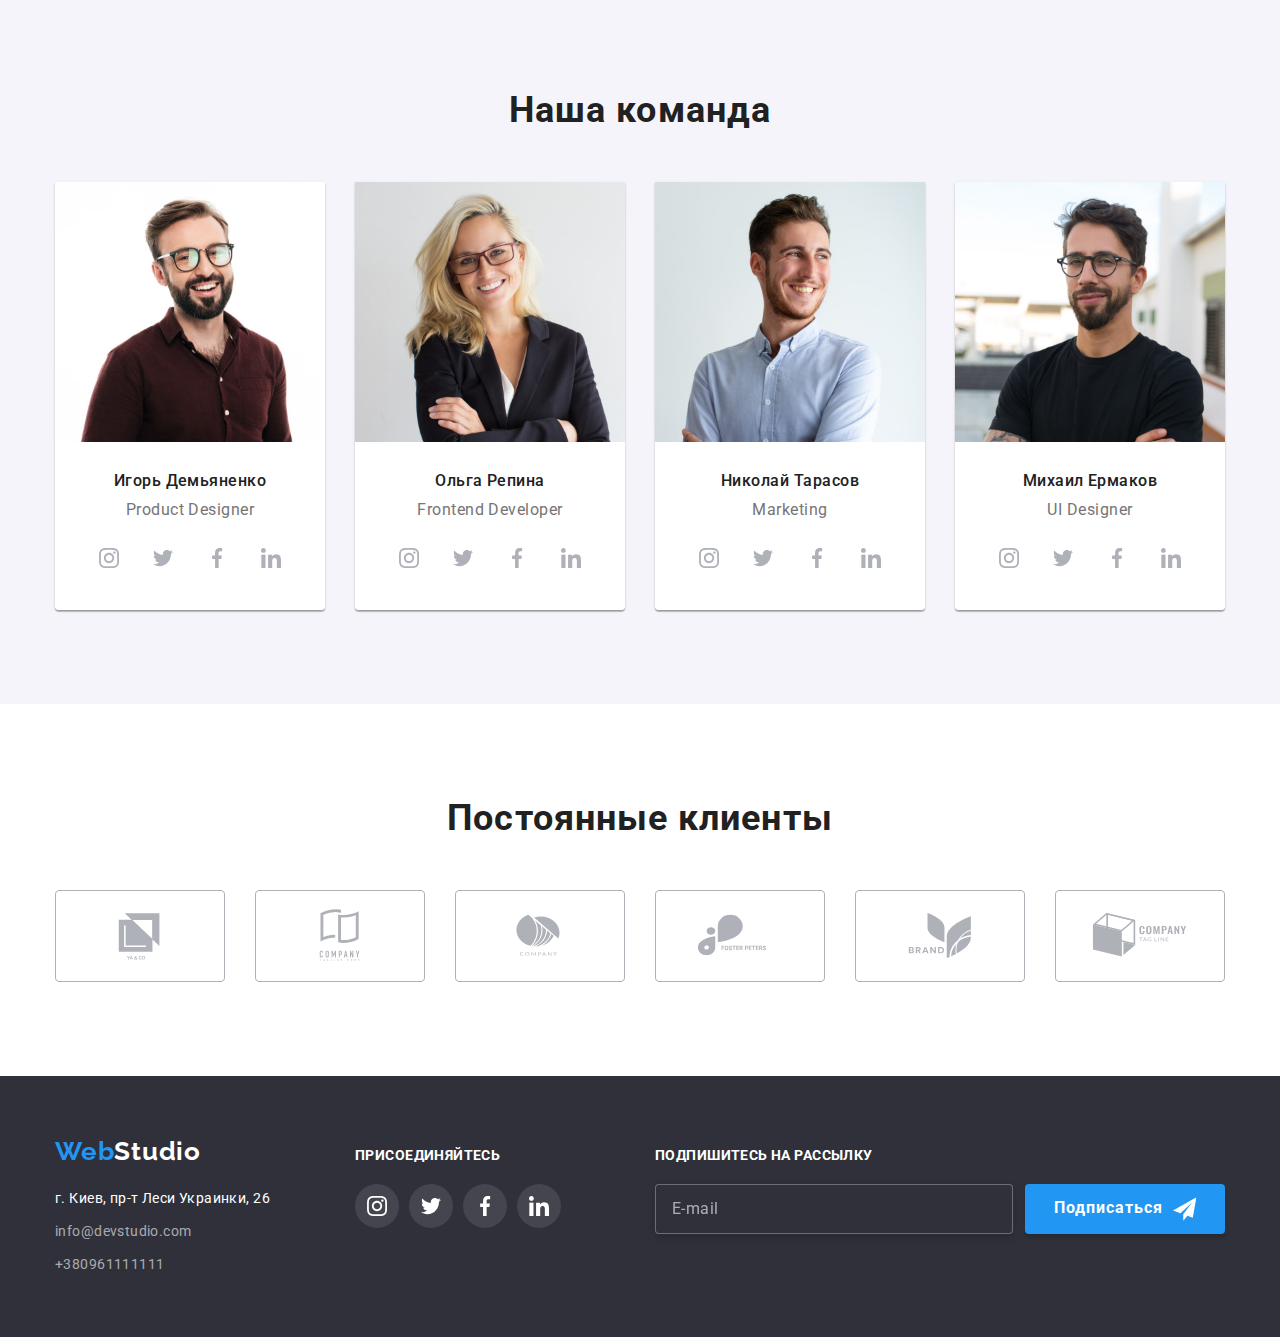
==== commit 1433946c: "переимен" ====
--- a/index.html
+++ b/index.html
@@ -19,21 +19,22 @@
     <div class="container header__container">
       <nav class="navigation">
         <a href="index.html" class="logo header__logo">
-          <span class="logo__style">Web</span><span class="logo__item">Studio</span></a>
+          <span class="logo__style">Web</span><span class="logo--dark">Studio</span></a>
         <ul class="site-nav">
-          <li><a href="/" class="link current">Студия</a></li>
-          <li><a href="./portfolio.html" class="link">Портфолио</a></li>
-          <li><a href="/" class="link">Контакты</a></li>
+          <li><a href="/" class="site-nav__link current">Студия</a></li>
+          <li><a href="./portfolio.html" class="site-nav__link">Портфолио</a></li>
+          <li><a href="/" class="site-nav__link">Контакты</a></li>
         </ul> 
       </nav>
       <ul class="contakt">
         <li>
-          <a href="mailto:info@devstudio.com" class="list"><svg class="icon-mail" width="16" height="12">
+          <a href="mailto:info@devstudio.com" class="list">
+            <svg class="contakt__icon-mail" width="16" height="12">
               <use href="./icons/symbol-defs.svg#icon-envelope"></use>
             </svg>info@devstudio.com</a>
         </li>
         <li>
-          <a href="tel:+380961111111" class="list"><svg class="icon-tel" width="10" height="16">
+          <a href="tel:+380961111111" class="list"><svg class="contakt__icon-tel" width="10" height="16">
               <use href="./icons/symbol-defs.svg#icon-smartphone"></use>
             </svg>+380961111111</a>
         </li>
@@ -43,48 +44,48 @@
   <main>
     <section class="hero">
       <div class="container">
-        <h1 class="hero-title">ЭФФЕКТИВНЫЕ РЕШЕНИЯ ДЛЯ ВАШЕГО БИЗНЕСА</h1>
+        <h1 class="hero__title">ЭФФЕКТИВНЫЕ РЕШЕНИЯ ДЛЯ ВАШЕГО БИЗНЕСА</h1>
         <button type="button" class="btn" data-open-modal>Заказать услугу</button>
       </div>
     </section>
     <section class="sections details">
       <div class="container">
         <h2 hidden>Особенности</h2>
-        <ul class="holder">
-          <li class="icon-item">
-            <div class="holder-icon">
-              <svg class="details-icon" width="70" height="70">
+        <ul class="details__list">
+          <li class="details__item">
+            <div class="details__holder">
+              <svg class="details__icon" width="70" height="70">
                 <use href="./icons/symbol-defs.svg#icon-antenna1"></use>
               </svg>
             </div>
-            <h3 class="details-title">Внимание к деталям</h3>
+            <h3 class="details__title">Внимание к деталям</h3>
             Идейные соображения, а также начало повседневной работы по формированию позиции.
           </li>
-          <li class="icon-item">
-            <div class="holder-icon">
-              <svg class="details-icon" width="70" height="70">
+          <li class="details__item">
+            <div class="details__holder">
+              <svg class="details__icon" width="70" height="70">
                 <use href="./icons/symbol-defs.svg#icon-clock1"></use>
               </svg>
             </div>
-            <h3 class="details-title">Пунктуальность</h3>
+            <h3 class="details__title">Пунктуальность</h3>
             Задача организации, в особенности же рамки и место обучения кадров влечет за собой.
           </li>
-          <li class="icon-item">
-            <div class="holder-icon">
-              <svg class="details-icon" width="70" height="70">
+          <li class="details__item">
+            <div class="details__holder">
+              <svg class="details__icon" width="70" height="70">
                 <use href="./icons/symbol-defs.svg#icon-diagram1"></use>
               </svg>
             </div>
-            <h3 class="details-title">Планирование</h3>
+            <h3 class="details__title">Планирование</h3>
             Равным образом консультация с широким активом в значительной степени обуславливает.
           </li>
-          <li class="icon-item">
-            <div class="holder-icon">
-              <svg class="details-icon" width="70" height="70">
+          <li class="details__item">
+            <div class="details__holder">
+              <svg class="details__icon" width="70" height="70">
                 <use href="./icons/symbol-defs.svg#icon-astronaut1"></use>
               </svg>
             </div>
-            <h3 class="details-title">Современные технологии</h3>
+            <h3 class="details__title">Современные технологии</h3>
             Значимость этих проблем настолько очевидна, что реализация плановых заданий.
           </li>
         </ul>
@@ -92,24 +93,24 @@
     </section>
     <section class="sections about">
       <div class="container">
-        <h2 class="about-title">Чем мы занимаемся</h2>
-        <ul class="about-item">
-          <li class="about-img">
-            <div class="about-thumb">
+        <h2 class="about__title">Чем мы занимаемся</h2>
+        <ul class="about__item">
+          <li class="about__img">
+            <div class="about__thumb">
               <img src="./images/img1.jpg" alt="Разработка ПО" width="370" height="294" />
-              <p class="about-text">Десктопные приложения</p>
-            </div>
-          </li>
-          <li class="about-img">
-            <div class="about-thumb">
+              <p class="about__text">Десктопные приложения</p>
+            </div>
+          </li>
+          <li class="about__img">
+            <div class="about__thumb">
               <img src="./images/img2.jpg" alt="Поддержка мобильных приложений" width="370" height="294" />
-              <p class="about-text">Мобильные приложения</p>
-            </div>
-          </li>
-          <li class="about-img">
-            <div class="about-thumb">
+              <p class="about__text">Мобильные приложения</p>
+            </div>
+          </li>
+          <li class="about__img">
+            <div class="about__thumb">
               <img src="./images/img3.jpg" alt="Дизайн" width="370" height="294" />
-              <p class="about-text">Дизайнерские решения</p>
+              <p class="about__text">Дизайнерские решения</p>
             </div>
           </li>
         </ul>
@@ -117,134 +118,134 @@
     </section>
     <section class="sections team">
       <div class="container team-cont">
-        <h2 class="team-title">Наша команда</h2>
-        <ul class="team-item">
-          <li class="team-master">
+        <h2 class="team__title">Наша команда</h2>
+        <ul class="team__item">
+          <li class="team__master">
             <img src="./images/foto1.jpg" alt="Игорь Демьяненко" width="270" height="260" />
-            <div class="border">
-              <h3 class="team-person">Игорь Демьяненко</h3>
+            <div class="master">
+              <h3 class="master__person">Игорь Демьяненко</h3>
               <p lang="en">Product Designer</p>
-              <ul class="masters-soc-list list">
-                <li class="masters-soc-item">
-                  <a href="" class="masters-soc-link">
-                    <svg class="masters-soc-icon" width="20" height="20">
+              <ul class="master__list list">
+                <li class="master__item">
+                  <a href="" class="master__link">
+                    <svg class="master__icon" width="20" height="20">
                       <use href="./icons/symbol-defs.svg#icon-instagram"></use>
                     </svg></a>
                 </li>
-                <li class="masters-soc-item">
-                  <a href="" class="masters-soc-link">
-                    <svg class="masters-soc-icon" width="20" height="20">
+                <li class="master__item">
+                  <a href="" class="master__link">
+                    <svg class="master__icon" width="20" height="20">
                       <use href="./icons/symbol-defs.svg#icon-twitter"></use>
                     </svg></a>
                 </li>
-                <li class="masters-soc-item">
-                  <a href="" class="masters-soc-link">
-                    <svg class="masters-soc-icon" width="20" height="20">
+                <li class="master__item">
+                  <a href="" class="master__link">
+                    <svg class="master__icon" width="20" height="20">
                       <use href="./icons/symbol-defs.svg#icon-facebook"></use>
                     </svg></a>
                 </li>
-                <li class="masters-soc-item">
-                  <a href="" class="masters-soc-link">
-                    <svg class="masters-soc-icon" width="20" height="20">
+                <li class="master__item">
+                  <a href="" class="master__link">
+                    <svg class="master__icon" width="20" height="20">
                       <use href="./icons/symbol-defs.svg#icon-linkedin"></use>
                     </svg></a>
                 </li>
               </ul>
             </div>
           </li>
-          <li class="team-master">
+          <li class="team__master">
             <img src="./images/foto2.jpg" alt="Ольга Репина" width="270" height="260" />
-            <div class="border">
-              <h3 class="team-person">Ольга Репина</h3>
+            <div class="master">
+              <h3 class="master__person">Ольга Репина</h3>
               <p lang="en">Frontend Developer</p>
-              <ul class="masters-soc-list list">
-                <li class="masters-soc-item">
-                  <a href="./" class="masters-soc-link">
-                    <svg class="masters-soc-icon" width="20" height="20">
+              <ul class="master__list list">
+                <li class="master__item">
+                  <a href="./" class="master__link">
+                    <svg class="master__icon" width="20" height="20">
                       <use href="./icons/symbol-defs.svg#icon-instagram"></use>
                     </svg></a>
                 </li>
-                <li class="masters-soc-item">
-                  <a href="./" class="masters-soc-link">
-                    <svg class="masters-soc-icon" width="20" height="20">
+                <li class="master__item">
+                  <a href="./" class="master__link">
+                    <svg class="master__icon" width="20" height="20">
                       <use href="./icons/symbol-defs.svg#icon-twitter"></use>
                     </svg></a>
                 </li>
-                <li class="masters-soc-item">
-                  <a href="./" class="masters-soc-link">
-                    <svg class="masters-soc-icon" width="20" height="20">
+                <li class="master__item">
+                  <a href="./" class="master__link">
+                    <svg class="master__icon" width="20" height="20">
                       <use href="./icons/symbol-defs.svg#icon-facebook"></use>
                     </svg></a>
                 </li>
-                <li class="masters-soc-item">
-                  <a href="./" class="masters-soc-link">
-                    <svg class="masters-soc-icon" width="20" height="20">
+                <li class="master__item">
+                  <a href="./" class="master__link">
+                    <svg class="master__icon" width="20" height="20">
                       <use href="./icons/symbol-defs.svg#icon-linkedin"></use>
                     </svg></a>
                 </li>
               </ul>
             </div>
           </li>
-          <li class="team-master">
+          <li class="team__master">
             <img src="./images/foto3.jpg" alt="Николай Тарасов" width="270" height="260" />
-            <div class="border">
-              <h3 class="team-person">Николай Тарасов</h3>
+            <div class="master">
+              <h3 class="master__person">Николай Тарасов</h3>
               <p lang="en">Marketing</p>
-              <ul class="masters-soc-list list">
-                <li class="masters-soc-item">
-                  <a href="./" class="masters-soc-link">
-                    <svg class="masters-soc-icon" width="20" height="20">
+              <ul class="master__list list">
+                <li class="master__item">
+                  <a href="./" class="master__link">
+                    <svg class="master__icon" width="20" height="20">
                       <use href="./icons/symbol-defs.svg#icon-instagram"></use>
                     </svg></a>
                 </li>
-                <li class="masters-soc-item">
-                  <a href="./" class="masters-soc-link">
-                    <svg class="masters-soc-icon" width="20" height="20">
+                <li class="master__item">
+                  <a href="./" class="master__link">
+                    <svg class="master__icon" width="20" height="20">
                       <use href="./icons/symbol-defs.svg#icon-twitter"></use>
                     </svg></a>
                 </li>
-                <li class="masters-soc-item">
-                  <a href="./" class="masters-soc-link">
-                    <svg class="masters-soc-icon" width="20" height="20">
+                <li class="master__item">
+                  <a href="./" class="master__link">
+                    <svg class="master__icon" width="20" height="20">
                       <use href="./icons/symbol-defs.svg#icon-facebook"></use>
                     </svg></a>
                 </li>
-                <li class="masters-soc-item">
-                  <a href="./" class="masters-soc-link">
-                    <svg class="masters-soc-icon" width="20" height="20">
+                <li class="master__item">
+                  <a href="./" class="master__link">
+                    <svg class="master__icon" width="20" height="20">
                       <use href="./icons/symbol-defs.svg#icon-linkedin"></use>
                     </svg></a>
                 </li>
               </ul>
             </div>
           </li>
-          <li class="team-master">
+          <li class="team__master">
             <img src="./images/foto4.jpg" alt="Михаил Ермаков" width="270" height="260" />
-            <div class="border">
-              <h3 class="team-person">Михаил Ермаков</h3>
+            <div class="master">
+              <h3 class="master__person">Михаил Ермаков</h3>
               <p lang="en">UI Designer</p>
-              <ul class="masters-soc-list list">
-                <li class="masters-soc-item">
-                  <a href="./" class="masters-soc-link">
-                    <svg class="masters-soc-icon" width="20" height="20">
+              <ul class="master__list list">
+                <li class="master__item">
+                  <a href="./" class="master__link">
+                    <svg class="master__icon" width="20" height="20">
                       <use href="./icons/symbol-defs.svg#icon-instagram"></use>
                     </svg></a>
                 </li>
-                <li class="masters-soc-item">
-                  <a href="./" class="masters-soc-link">
-                    <svg class="masters-soc-icon" width="20" height="20">
+                <li class="master__item">
+                  <a href="./" class="master__link">
+                    <svg class="master__icon" width="20" height="20">
                       <use href="./icons/symbol-defs.svg#icon-twitter"></use>
                     </svg></a>
                 </li>
-                <li class="masters-soc-item">
-                  <a href="./" class="masters-soc-link">
-                    <svg class="masters-soc-icon" width="20" height="20">
+                <li class="master__item">
+                  <a href="./" class="master__link">
+                    <svg class="master__icon" width="20" height="20">
                       <use href="./icons/symbol-defs.svg#icon-facebook"></use>
                     </svg></a>
                 </li>
-                <li class="masters-soc-item">
-                  <a href="./" class="masters-soc-link">
-                    <svg class="masters-soc-icon" width="20" height="20">
+                <li class="master__item">
+                  <a href="./" class="master__link">
+                    <svg class="master__icon" width="20" height="20">
                       <use href="./icons/symbol-defs.svg#icon-linkedin"></use>
                     </svg></a>
                 </li>
@@ -256,35 +257,35 @@
     </section>
     <section class="sections clients">
       <div class="container">
-        <h2 class="clients-title">Постоянные клиенты</h2>
-        <ul class="clients-item">
-          <li class="client-item-list">
-            <a href="" class="clients-style"><svg class="client-item-icon" width="106" height="60">
+        <h2 class="clients__title">Постоянные клиенты</h2>
+        <ul class="clients__item">
+          <li class="clients__list">
+            <a href="" class="clients__link"><svg class="clients__icon" width="106" height="60">
                 <use href="./icons/symbol-defs.svg#icon-Logo1"></use>
               </svg></a>
           </li>
-          <li class="client-item-list">
-            <a href="" class="clients-style"><svg class="client-item-icon" width="106" height="60">
+          <li class="clients__list">
+            <a href="" class="clients__link"><svg class="clients__icon" width="106" height="60">
                 <use href="./icons/symbol-defs.svg#icon-Logo2"></use>
               </svg></a>
           </li>
-          <li class="client-item-list">
-            <a href="" class="clients-style"><svg class="client-item-icon" width="106" height="60">
+          <li class="clients__list">
+            <a href="" class="clients__link"><svg class="clients__icon" width="106" height="60">
                 <use href="./icons/symbol-defs.svg#icon-Logo3"></use>
               </svg></a>
           </li>
-          <li class="client-item-list">
-            <a href="" class="clients-style"><svg class="client-item-icon" width="106" height="60">
+          <li class="clients__list">
+            <a href="" class="clients__link"><svg class="clients__icon" width="106" height="60">
                 <use href="./icons/symbol-defs.svg#icon-Logo4"></use>
               </svg></a>
           </li>
-          <li class="client-item-list">
-            <a href="" class="clients-style"><svg class="client-item-icon" width="106" height="60">
+          <li class="clients__list">
+            <a href="" class="clients__link"><svg class="clients__icon" width="106" height="60">
                 <use href="./icons/symbol-defs.svg#icon-Logo5"></use>
               </svg></a>
           </li>
-          <li class="client-item-list">
-            <a href="" class="clients-style"><svg class="client-item-icon" width="106" height="60">
+          <li class="clients__list">
+            <a href="" class="clients__link"><svg class="clients__icon" width="106" height="60">
                 <use href="./icons/symbol-defs.svg#icon-Logo6"></use>
               </svg></a>
           </li>
@@ -293,46 +294,46 @@
     </section>
   </main>
   <footer class="footer">
-    <div class="container footer-cont">
-      <div class="bg">
+    <div class="container footer-common">
+      <div class="footer__block">
         <a href="index.html" class="logo footer__logo">
-          <span class="logo__style">Web</span><span class="logo__itemfoot">Studio</span></a>
-        <address class="footer-adres">
+          <span class="logo__style">Web</span><span class="logo--light">Studio</span></a>
+        <address class="footer__contacts">
           <ul>
-            <li><a href="" target="_blank" class="foot">г. Киев, пр-т Леси Украинки, 26</a></li>
-            <li><a href="mailto:info@devstudio.com" class="mail">info@devstudio.com</a></li>
-            <li><a href="tel:+380961111111" class="tel">+380961111111</a></li>
+            <li><a href="" target="_blank" class="footer__address">г. Киев, пр-т Леси Украинки, 26</a></li>
+            <li><a href="mailto:info@devstudio.com" class="footer__mail">info@devstudio.com</a></li>
+            <li><a href="tel:+380961111111" class="footer__tel">+380961111111</a></li>
           </ul>
         </address>
       </div>
       <div class="social">
-        <p class="social-text">Присоединяйтесь</p>
-        <ul class="social-link">
-          <li class="social-link-list">
-            <a href="" class="soc-link-icon"><svg class="social-icon" width="20" height="20">
+        <p class="social__text">Присоединяйтесь</p>
+        <ul class="social__list">
+          <li class="social__item">
+            <a href="" class="social__link"><svg class="social-icon" width="20" height="20">
                 <use href="./icons/symbol-defs.svg#icon-instagram"></use>
               </svg></a>
           </li>
-          <li class="social-link-list">
-            <a href="" class="soc-link-icon"><svg class="social-icon" width="20" height="20">
+          <li class="social__item">
+            <a href="" class="social__link"><svg class="social-icon" width="20" height="20">
                 <use href="./icons/symbol-defs.svg#icon-twitter"></use>
               </svg></a>
           </li>
-          <li class="social-link-list">
-            <a href="" class="soc-link-icon"><svg class="social-icon" width="20" height="20">
+          <li class="social__item">
+            <a href="" class="social__link"><svg class="social-icon" width="20" height="20">
                 <use href="./icons/symbol-defs.svg#icon-facebook"></use>
               </svg></a>
           </li>
-          <li class="social-link-list">
-            <a href="" class="soc-link-icon"><svg class="social-icon" width="20" height="20">
+          <li class="social__item">
+            <a href="" class="social__link"><svg class="social-icon" width="20" height="20">
                 <use href="./icons/symbol-defs.svg#icon-linkedin"></use>
               </svg></a>
           </li>
         </ul>
       </div>
-      <div class="active">
-        <p class="social-text">Подпишитесь на рассылку</p>
-        <form class="active-thumb">
+      <div class="connect">
+        <p class="connect__text">Подпишитесь на рассылку</p>
+        <form class="connect__thumb">
           <input type="email" class="input-footer" name="email" placeholder="E-mail" autocomplete="on">
           <button type="submit" class="btn-footer">
             <span>Подписаться</span>
--- a/css/style.css
+++ b/css/style.css
@@ -18,7 +18,8 @@
   letter-spacing: 0.03em;
   background: var(--white-color);
 }
-ul {
+ul {padding: 0;
+  margin: 0;
   list-style: none;
 }
 
@@ -46,7 +47,6 @@
   line-height: 1.2;
   letter-spacing: 0.03em;
 }
-
 .header__logo {
   margin-right: 84px;
   padding-top: 24px;
@@ -55,22 +55,18 @@
 .logo__style {
   color: var(--accent-color);
 }
-
-.logo__item {
+.logo--dark {
   color: var(--title-text-color);
 }
-
-.logo__itemfoot {
+.logo--light {
   color: var(--white-color);
 }
 .footer__logo {
   margin-right: 84px;
 }
-
 a {
   text-decoration: none;
 }
-
 .logo:hover {
   color: var(--accent-color);
   transition-duration: 250ms;
@@ -83,11 +79,9 @@
   display: flex;
   align-items: center;
 }
-
 .navigation a {
   padding-top: 24px;
   padding-bottom: 25px;}
-
 .site-nav,
 .contakt {
   display: flex;
@@ -97,37 +91,26 @@
   line-height: 1.14;
   letter-spacing: 0.02em;
   text-decoration: none;}
-
 .site-nav li:not(:last-child), 
 .contakt li:not(:last-child) {
   margin-right: 50px;}
-
 .contakt {
-  display: flex;
   align-items: center;
   margin-left: auto;
   padding-top: 32px;
   padding-bottom: 32px;}
-
-.site-nav a.link.current {
+.site-nav__link {
+  color: var(--title-text-color);
+  padding-top: 32px;
+  padding-bottom: 32px;
+  align-items: center;
+}
+.site-nav__link.current {
   color: var(--accent-color);
   transition: color 250ms;
   transition-timing-function: cubic-bezier(0.4, 0, 0.2, 1);}
-
-.site-nav a.link:hover,
-.site-nav a.link:focus {
-  color: var(--accent-color);
-  transition: color 250ms;
-  transition-timing-function: cubic-bezier(0.4, 0, 0.2, 1);}
-
-.site-nav a {
-  color: var(--title-text-color);
-  padding-top: 32px;
-  padding-bottom: 32px;
-  align-items: center;}
-
-.site-nav a:hover,
-.site-nav a:focus {
+.site-nav__link:hover,
+.site-nav__link:focus {
   color: var(--accent-color);
   transition: color 250ms;
   transition-timing-function: cubic-bezier(0.4, 0, 0.2, 1);}
@@ -143,31 +126,25 @@
   transition: color 250ms;
   transition-timing-function: cubic-bezier(0.4, 0, 0.2, 1);
 }
-.icon-mail, .icon-tel {
+.contakt__icon-mail, .contakt__icon-tel {
   margin-right: 10px;
   fill: currentColor;}
-
-.icon-mail:hover, .icon-tel:hover {
+.contakt__icon-mail:hover, .contakt__icon-tel:hover {
   color: var(--accent-color);
   transition: color 250ms;
   transition-timing-function: cubic-bezier(0.4, 0, 0.2, 1);}
-
-ul {padding: 0;
-  margin: 0;}
-
 .list {
   padding: 0px;
   margin: 0;
   list-style: none;
 }
-.link {
+.site-nav__link {
     display: block;
     position: relative;
     transition-property: color;
     transition-duration: 250ms;
     transition-timing-function: cubic-bezier(0.4, 0, 0.2, 1);
 }
-
 .current::after {
   content: '';
   display: block;
@@ -183,24 +160,6 @@
   transition-timing-function: cubic-bezier(0.4, 0, 0.2, 1);
   transform: scaleX(1);
 }
-/*.link::after {
-  content: '';
-  display: block;
-  height: 4px;
-  width: 100%;
-  background: #2196f3;
-  border-radius: 2px;
-  position: absolute;
-  bottom: -1.5px;
-  opacity: 0;
-  transition-property: transform background opacity;
-  transition-duration: 250ms;
-  transition-timing-function: cubic-bezier(0.4, 0, 0.2, 1);
-  transform: scaleX(0);}
-.link:hover::after,
-.link:focus::after {
-  opacity: 1;
-  transform: scaleX(1);}*/
 
 /* Главная */
 .hero {
@@ -216,7 +175,7 @@
   margin: 0 auto;
 }
 
-.hero-title {
+.hero__title {
   width: 696px;
   margin: 0 auto;
   color: var(--white-color);
@@ -263,92 +222,36 @@
   line-height: 1.71;
   letter-spacing: 0.03em;
   padding-bottom: 0;}
-/*
- background: var(--white-color);
- font-family: 'Roboto';
- font-style: normal;
- font-weight: 400;
- font-size: 14px;
- line-height: 1.71;
- letter-spacing: 0.03em;
- padding-bottom: 0;*/
-
-.details-title {
-   width: 270px;
-   height: 16px;
-   margin-bottom: 10px;
-   color: var(--title-text-color);
-   font-weight: 700;
-   font-size: 14px;
-   line-height: 1.14;
-   letter-spacing: 0.03em;
-   text-transform: uppercase;
- }
-.holder {
+
+.details__list {
   display: flex;
   flex-wrap: wrap;
   }
 
-.holder li {
+.details__item {
   width: 270px;
   padding: 0;}
 
-.holder li:not(:last-child) {
+.details__item:not(:last-child) {
   margin-right: var(--card-set-gap);}
 
-/*.holder li::before {
-  content: '';
-  display: inline-block;
+
+.details__holder {
   width: 270px;
   height: 120px;
   background: var(--fon-color);
-  margin-bottom: var(--card-set-gap);}
-.icon-item:nth-child(1):before {
-  content: '';
-  background-image: url("../svg/antenna\ 1.svg");
-  background-position: center;
-  background-size: contain;
+  margin-bottom: var(--card-set-gap);
+  display: flex;
+  justify-content: center;
+  align-items: center;
+}
+.details__icon {
+  display: flex;
+  justify-content: center;
+  align-items: center;
   background-repeat: no-repeat;
-  display: inline-block;
-  padding-top: 25px;
-  padding-bottom: 25px;
-  padding-left: 102.34px;
-  padding-right: 102.34px;}
-.icon-item:nth-child(2):before {
-  content: '';
-  background-image: url("../svg/Vector.svg");
-  background-position: center;
-  background-size: contain;
-  background-repeat: no-repeat;
-  display: inline-block;
-  padding-top: 25px;
-  padding-bottom: 25px;
-  padding-left: 101.54px;
-  padding-right: 101.534px;}
-.icon-item:nth-child(3):before {
-  content: '';
-  background-image: url("../svg/diagram\ 1.svg");
-  background-position: center;
-  background-size: contain;
-  background-repeat: no-repeat;
-  display: inline-block;
-  padding-top: 25px;
-  padding-bottom: 25px;
-  padding-left: 100px;
-  padding-right: 100px;}
-.icon-item:nth-child(4):before {
-  content: '';
-  background-image: url("../svg/astronaut\ 1.svg");
-  background-position: center;
-  background-size: contain;
-  background-repeat: no-repeat;
-  display: inline-block;
-  padding-top: 30.23px;
-  padding-bottom: 30.23px;
-  padding-left: 115.17px;
-  padding-right: 115.17px;}*/
-
-.details-title {
+}
+.details__title {
   width: 270px;
   height: 16px;
   margin-bottom: 10px;
@@ -359,27 +262,10 @@
   letter-spacing: 0.03em;
   text-transform: uppercase;
 }
-.holder-icon {
-  width: 270px;
-  height: 120px;
-  background: var(--fon-color);
-  margin-bottom: var(--card-set-gap);
-  display: flex;
-  justify-content: center;
-  align-items: center;
-}
-
-.details-icon {
-  display: flex;
-  justify-content: center;
-  align-items: center;
-  background-repeat: no-repeat;
-}
-
 /* Чем мы занимаемся */
 .about {background: var(--white-color);}
 
-.about-title {
+.about__title {
   padding: 0;
   margin-left: auto;
   margin-right: auto;
@@ -391,24 +277,23 @@
   text-align: center;
   letter-spacing: 0.03em;
 }
-.about-item {
+.about__item {
   display: flex;
   flex-wrap: wrap;
   margin-left: auto;
   margin-right: auto;
 }
 
-.about-item li:not(:last-child) {margin-right: var(--card-set-gap);
-}
-.about-img {
+.about__img:not(:last-child) {margin-right: var(--card-set-gap);}
+.about__img {
   position: relative;}
-.about-thumb {
+.about__thumb {
   position: relative;
   display: flex;
   justify-content: center;
   align-items: flex-end;}
 
-.about-thumb::after {
+.about__thumb::after {
   position: absolute;
   content: '';
   left: 0;
@@ -418,7 +303,7 @@
   height: 70px;
   background: rgba(47, 48, 58, 0.8);}
 
-.about-text {
+.about__text {
   position: absolute;
   display: flex;
   z-index: 1;
@@ -434,15 +319,17 @@
 
 /* Наша команда */
 .team {
-  padding-top: 94px;
-  padding-bottom: 94px;
   background: var(--fon-color);
   font-size: 16px;
   line-height: 1.18;
   text-align: center;
   letter-spacing: 0.03em;}
 
-.team-title, .clients-title {
+.team-cont {
+   padding-left: auto;
+   padding-right: auto;
+ }
+.team__title, .clients__title {
   margin-bottom: 50px;
   margin-left: auto;
   margin-right: auto;
@@ -452,69 +339,45 @@
   line-height: 1.16;
   text-align: center;
   letter-spacing: 0.03em;}
-.team-item {
+.team__item {
   display: flex;
   flex-wrap: wrap;
   padding: 0;}
-.team-master {
+.team__master {
   padding: 0px;
   box-shadow: 0px 1px 3px rgba(0, 0, 0, 0.12), 0px 1px 1px rgba(0, 0, 0, 0.14),
     0px 2px 1px rgba(0, 0, 0, 0.2);
   border-top: 0;
   border-radius: 0px 0px 4px 4px;}
 
-.team-master+.team-master {margin-left: var(--card-set-gap);}
-
-.team-person {
+.team__master+.team__master {margin-left: var(--card-set-gap);}
+
+.master {
+  background: var(--white-color);
+  padding-top: var(--card-set-gap);
+  padding-bottom: var(--card-set-gap);
+  border-radius: 0px 0px 4px 4px;
+}
+.master__person {
   margin-bottom: 10px;
   color: var(--title-text-color);
   font-weight: 500;
   font-size: 16px;
   line-height: 1.18;
   text-align: center;
-  letter-spacing: 0.03em;}
-
-.border {
-  background: var(--white-color);
-  padding-top: var(--card-set-gap);
-  padding-bottom: var(--card-set-gap);
-  border-radius: 0px 0px 4px 4px;}
-
-/*.icon-link {
-display: inline-block;
-padding-top: 16px;
-padding-bottom: 30px;
-padding-left: 32px;
-padding-right: 32px;}
-.icon-link li:not(:last-child) {margin-right: 2px;}
-
-.icon-item-master {
-  content: ''; 
-  background-position: center;
-  background-size: contain;
-  background-repeat: no-repeat;
-  background-size: 20px;
-  display: inline-block;
-  width: 44px;
-  height: 44px;
-  border-radius: 50%;
-  background-color: var(--white-color);}
-.icon-link li:nth-child(1) {background-image: url("../svg/instagram\ 2.svg");
-  }
-.icon-link li:nth-child(2) {background-image: url("../svg/twitter\ 1.svg");
-  }
-.icon-link li:nth-child(3) {background-image: url("../svg/facebook\ 1.svg");
-}
-.icon-link li:nth-child(4) {background-image: url("../svg/linkedin\ 1.svg");
- }*/
-
- .masters-soc-list {
+  letter-spacing: 0.03em;
+}
+.master__list {
    display: flex;
    justify-content: center;
    margin-top: 16px;
    color: var(--common-text-color);}
 
- .masters-soc-link {
+.master__item {
+  width: 44px;
+  height: 44px;
+}
+.master__link {
    display: flex;
    justify-content: center;
    width: 100%;
@@ -523,50 +386,30 @@
    align-items: center;
    background-color: var(--white-color);
    fill: var(--icon-color);}
-
- .team-cont {
-   padding-left: auto;
-   padding-right: auto;}
-
- .masters-soc-item {
-   width: 44px;
-   height: 44px;}
-
- .masters-soc-item + .masters-soc-item {
+.master__item + .master__item {
    margin-left: 10px;}
- /*.masters-soc-item:not(:last-child) {margin-right: 10px;}*/
-
- .masters-soc-link:hover,
- .masters-soc-link:focus {
+
+.master__link:hover, 
+.master__link:focus {
    background-color: var(--accent-color);
    fill: var(--white-color);}
 
 
 /* Клиенты */
 .clients {
-  padding-top: 94px;
-  padding-bottom: 94px;
   background: var(--white-color);
   font-size: 16px;
   line-height: 1.18;
   text-align: center;
   letter-spacing: 0.03em;
 }
-.clients-item {
+.clients__item {
   display: flex;
   flex-wrap: wrap;
   align-content: center;
   justify-content: center;}
 
-.clients-style {
-  width: 100%;
-  height: 100%;
-  display: flex;
-  justify-content: center;
-  align-items: center;
-  }
-
-.client-item-list {
+.clients__list {
   width: 170px;
   height: 92px;
   border: 1px solid #afb1b8;
@@ -574,21 +417,29 @@
   background-color: var(--white-color);
 }
 
-.clients-item li:not(:last-child) {
+.clients__list:not(:last-child) {
   margin-right: var(--card-set-gap);}
 
-.client-item-icon {
+.clients__link {
+  width: 100%;
+  height: 100%;
+  display: flex;
+  justify-content: center;
+  align-items: center;
+}
+
+.clients__icon {
   fill: var(--icon-color);
 }
 
-.clients-style:hover,
-.clients-style:focus {
+.clients__link:hover,
+.clients__link:focus {
   border: 1px solid var(--accent-color);
   fill: var(--accent-color);
 }
 
-.clients-style:hover .client-item-icon,
-.clients-style:focus .client-item-icon {
+.clients__link:hover .clients__icon,
+.clients__link:focus .clients__icon {
   fill: var(--accent-color);
 }
 
@@ -601,49 +452,41 @@
   background: var(--home-color);
 }
 
-.footer-cont {
+.footer-common {
   display: flex;
   align-items: baseline;
 }
-
-.footer>.container>.bg {
+.footer>.container>.footer_block {
   display: inline-block;
   width: 231px;
 }
-
 .footer__logo {
   margin-right: 84px;
 }
-
 a {
   text-decoration: none;}
-
-.footer-adres {
+.footer__contacts {
   margin-top: 20px;
   font-style: normal;
   font-size: 14px;
   line-height: 1.71;
   letter-spacing: 0.03em;
 }
-
-.footer-adres li {
+.footer__contacts li {
   padding: 0;}
 
-.footer-adres li:not(:last-child) {
+.footer__contacts li:not(:last-child) {
   margin-bottom: 9px;
 }
-
-.foot {
-  color: var(--white-color);
-}
-
-.mail,
-.tel {
+.footer__address {
+  color: var(--white-color);
+}
+.footer__mail,
+.footer__tel {
   color: rgba(255, 255, 255, 0.6);
 }
-
-.common-footer a:hover,
-.common-footer a:focus {
+.footer-block a:hover,
+.footer-block a:focus {
   color: var(--accent-color);
 }
 
@@ -652,8 +495,8 @@
   height: 44px;
   margin-left: 70px;
 }
-
-.social-text {
+.social__text,
+.connect__text {
   font-family: 'Roboto', sans-serif;
   color: var(--white-color);
   font-style: normal;
@@ -663,36 +506,21 @@
   letter-spacing: 0.03em;
   text-transform: uppercase;
 }
-
-.social-link {
+.social__list {
   display: flex;
   margin-top: 20px;
 }
-
-.social-link li:not(:last-child) {
+.social__item:not(:last-child) {
   margin-right: 10px;
 }
-
-.social-link-list {
+.social__item {
   display: flex;
   justify-content: center;
   align-items: center;
   width: 44px;
   height: 44px;
 }
-
-/*.social-link-list {
-  background-position: center;
-  background-size: contain;
-  background-repeat: no-repeat;
-  background-size: 20px;
-  display: flex;
-  justify-content: center;
-  align-items: center;
-  width: 44px;
-  height: 44px;
-}*/
-.soc-link-icon {
+.social__link {
   display: flex;
   justify-content: center;
   align-items: center;
@@ -702,19 +530,18 @@
   background-color: rgba(255, 255, 255, 0.1);
   fill: var(--white-color);
 }
-
-.soc-link-icon:hover,
-.soc-link-icon:focus {
+.social__link:hover,
+.social__link:focus {
   background-color: var(--accent-color);
   fill: var(--white-color);
 }
 
-/*_______FOOTER______"active"*/
-.active {
+/*_______FOOTER______"connect"*/
+.connect {
   margin-left: 93px;
 }
 
-.active-thumb {
+.connect__thumb {
   display: flex;
   margin-top: 20px;
 }
@@ -767,22 +594,17 @@
 
 
 /* ______________________________ Портфолио__________________________ */
-.link-portf {
-  color: var(--contakt-color);
-  transition: color 250ms;
-  transition-timing-function: cubic-bezier(0.4, 0, 0.2, 1);
-}
 
 /* Кнопки Портфолио */
-.item-button {
+.menu-button {
   display: flex;
   justify-content: center;
   margin-bottom: 50px;
   }
-.item-button :not(:last-child) {
+.menu-button :not(:last-child) {
   margin-right: 8px;}
 
-.item-button button {
+.menu-button__btn {
   display: inline-block;
   height: 38px;
   font-family: 'Roboto';
@@ -851,7 +673,7 @@
   margin-left: calc(-1 * var(--card-set-gap));
 }
 
-.elements-item {
+.elements__item {
   flex-basis: calc(100% / 3 - var(--card-set-gap));
   margin-left: var(--card-set-gap);
   margin-bottom: var(--card-set-gap);
@@ -866,12 +688,12 @@
   display: block;
 }
 
-.elements-link:hover,
-.elements-link:focus {
+.elements__link:hover,
+.elements__link:focus {
   box-shadow: 0px 1px 1px rgba(0, 0, 0, 0.12), 0px 4px 4px rgba(0, 0, 0, 0.06),
     1px 4px 6px rgba(0, 0, 0, 0.16);
 }
-.elements .element-title {
+.elements .elements__title {
   color: var(--title-text-color);
   font-weight: 700;
   font-size: 18px;
@@ -879,7 +701,7 @@
   letter-spacing: 0.06em;
 }
 
-.elements .text {
+.elements__text {
   margin-top: 4px;
   color: var(--common-text-color);
   font-size: 16px;
@@ -887,7 +709,7 @@
   letter-spacing: 0.03em;
 }
 
-.element-border {
+.elements__border {
   background: var(--white-color);
   border: 1px solid #eeeeee;
   border-top: 0;
@@ -911,7 +733,7 @@
 overflow: hidden;
 }
 
-.thumb-text {
+.thumb__text {
   position: absolute;
   bottom: 0;
   left: 0;
@@ -931,8 +753,8 @@
   transition-timing-function: cubic-bezier(0.4, 0, 0.2, 1);
 }
 
-.elements-link:hover .thumb-text,
-.elements-link:focus .thumb-text {
+.elements__link:hover .thumb__text,
+.elements__link:focus .thumb__text {
   opacity: 1;
   transform: translateY(0);
 }
